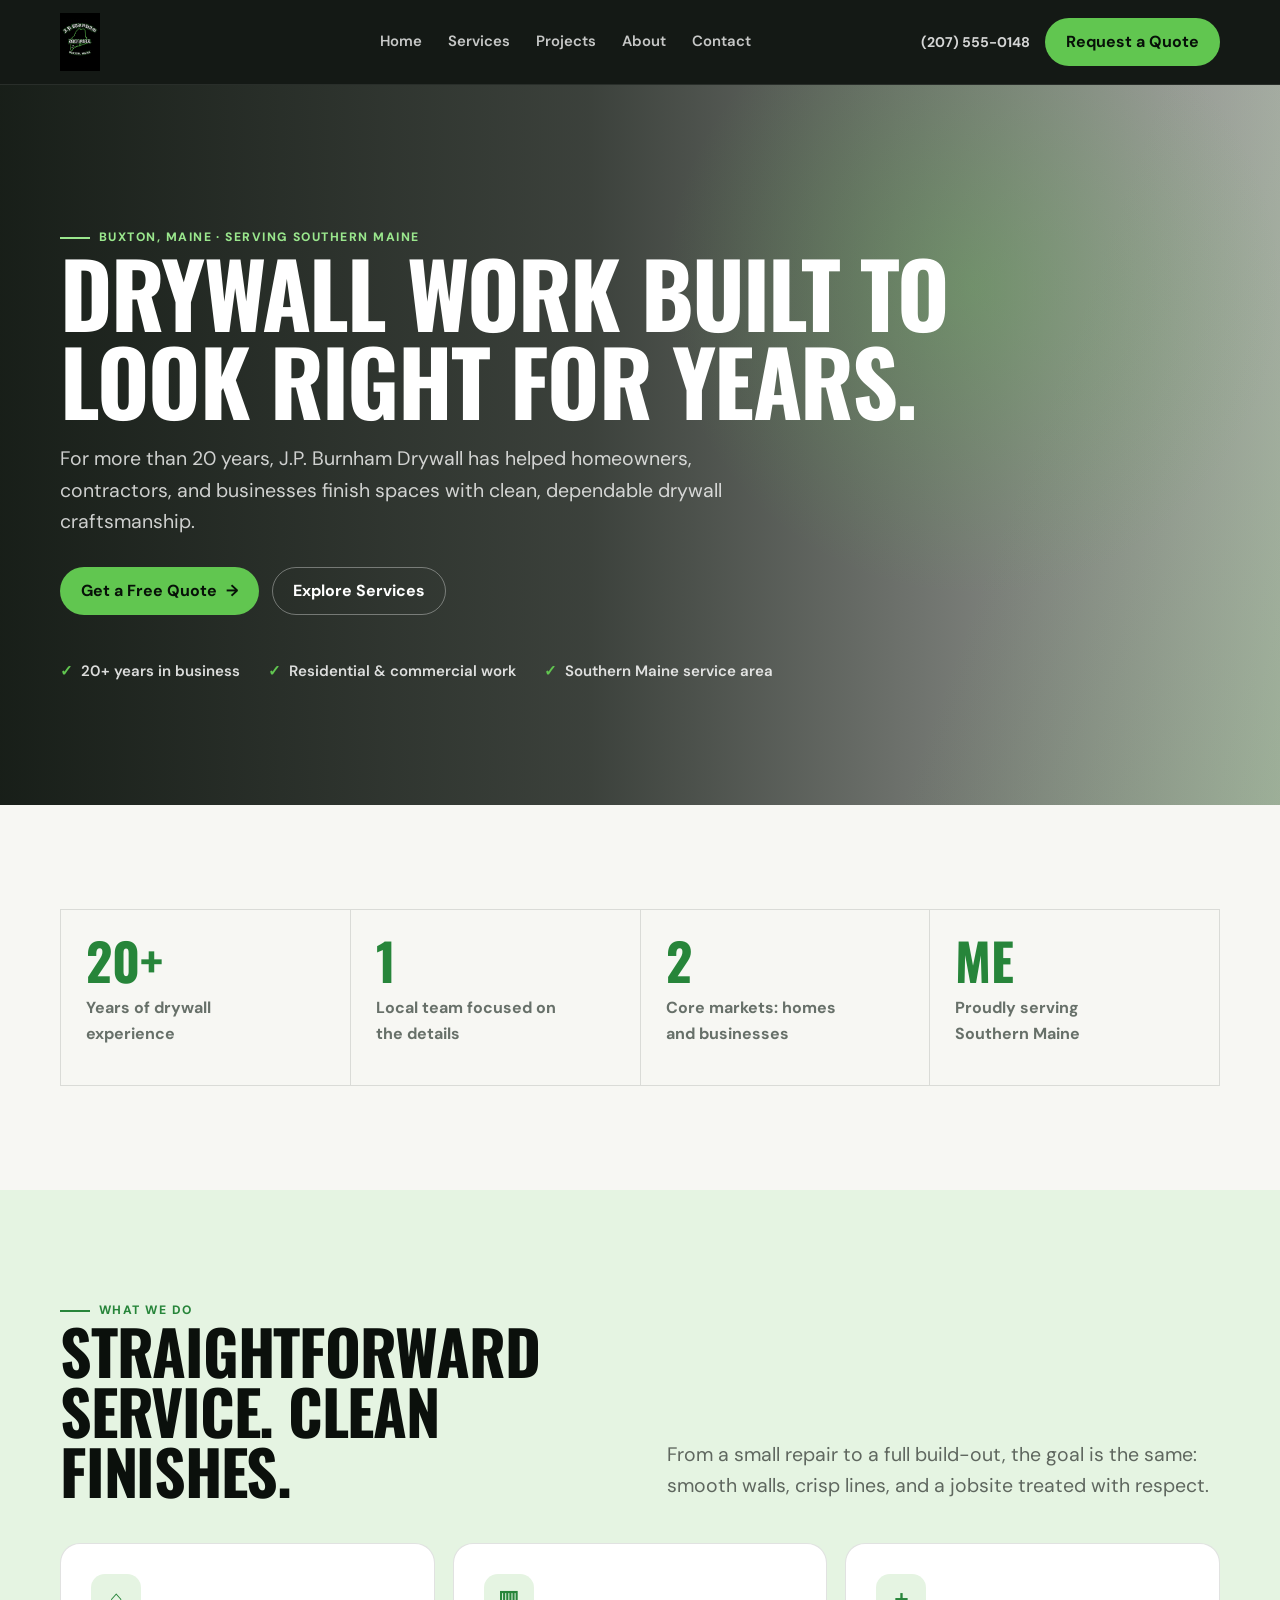
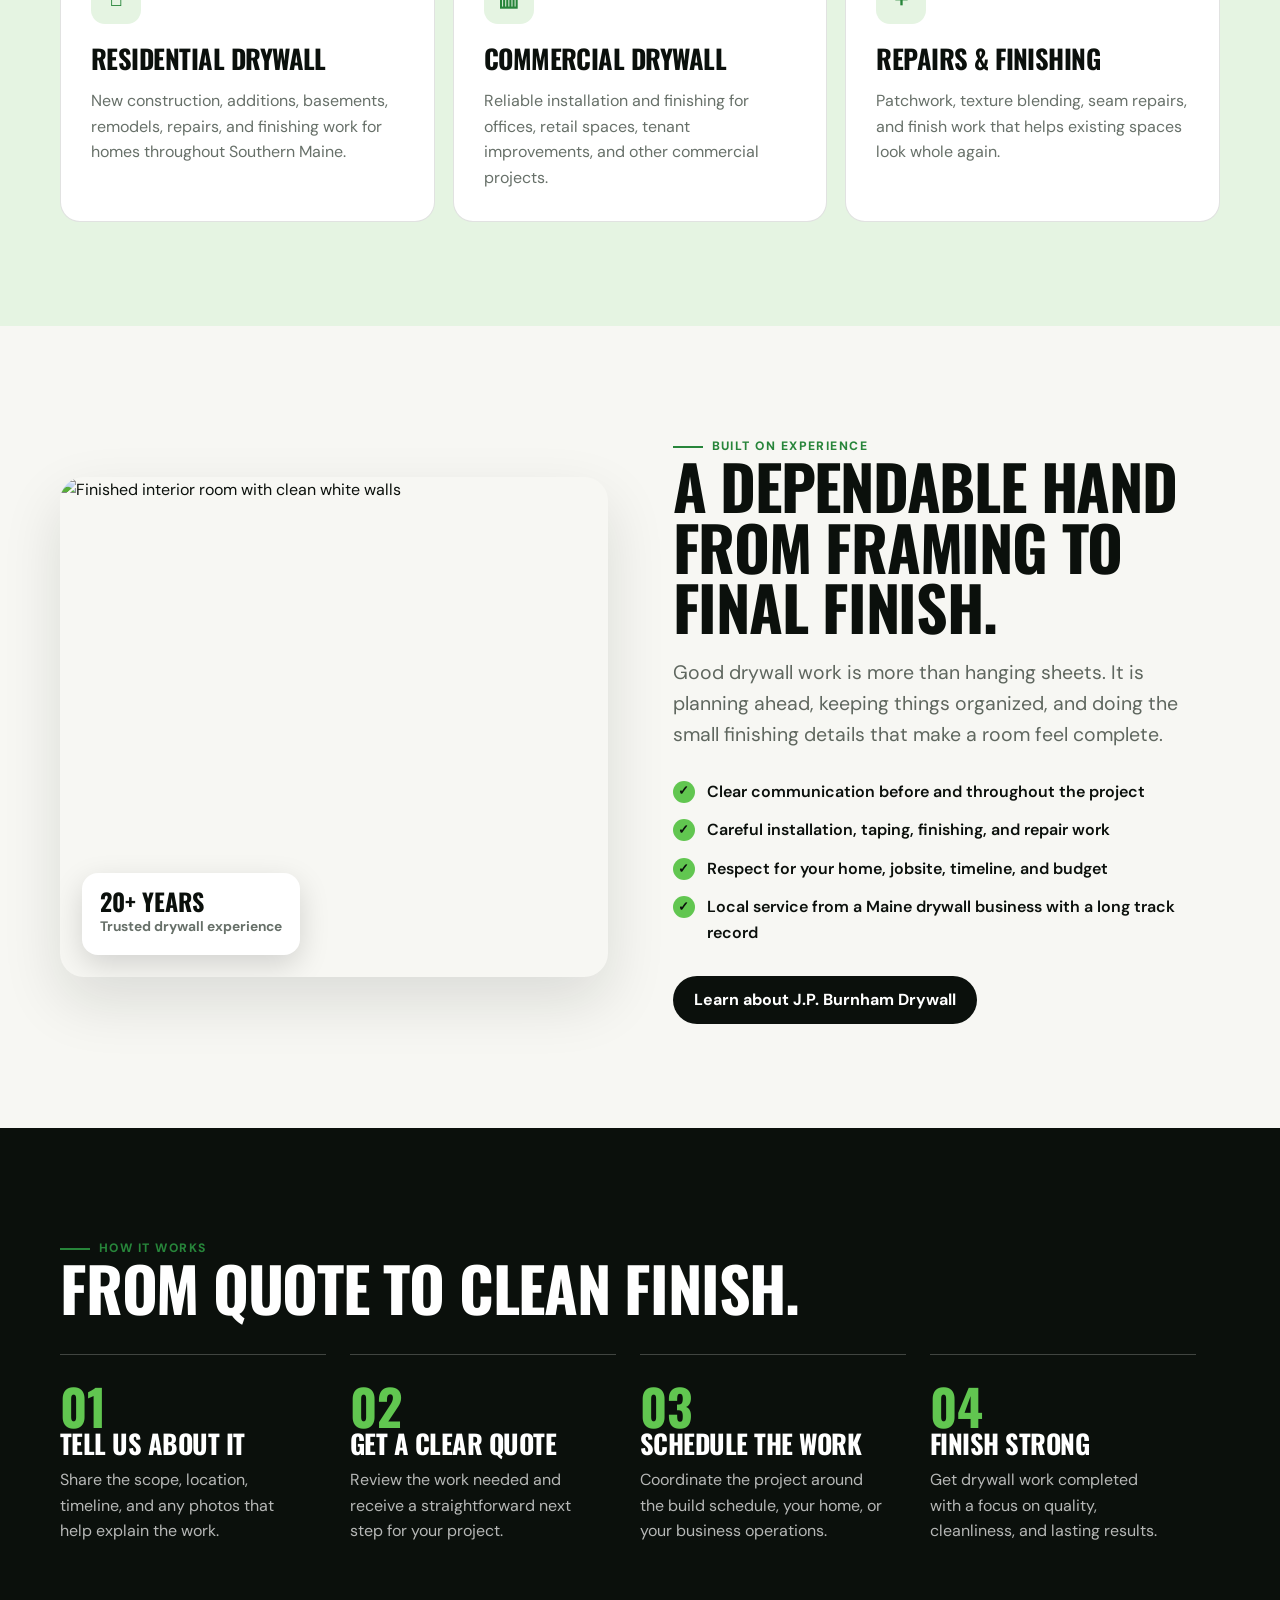
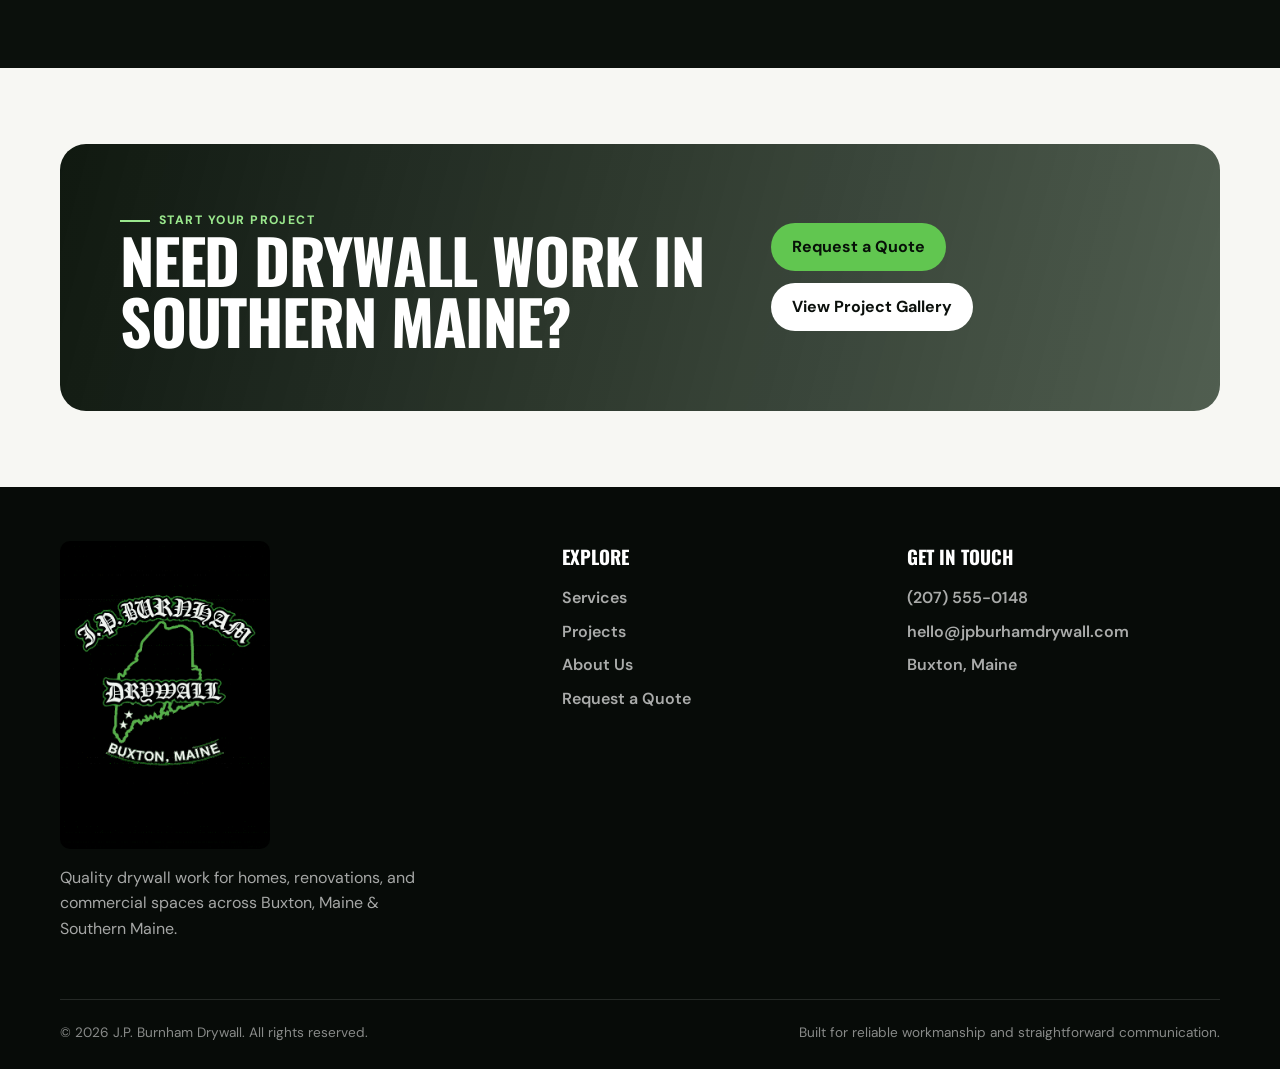
==== index.html @ f5d618e9 "Add files via upload" ====
<!doctype html>
<html lang="en">
<head>
  <meta charset="utf-8">
  <meta name="viewport" content="width=device-width, initial-scale=1">
  <meta name="description" content="J.P. Burnham Drywall provides professional residential and commercial drywall services in Buxton and Southern Maine. In business for over 20 years.">
  <title>J.P. Burnham Drywall | Southern Maine Drywall Specialists</title>
  <link rel="stylesheet" href="assets/css/style.css">
</head>
<body>

<header class="site-header">
  <div class="container header-inner">
    <a class="brand" href="index.html" aria-label="J.P. Burnham Drywall home">
      <img src="assets/images/jp-burnham-drywall-logo.png" alt="J.P. Burnham Drywall logo">
    </a>
    <button class="menu-toggle" aria-label="Open navigation" aria-expanded="false">☰</button>
    <nav class="site-nav" aria-label="Main navigation">
      <a href="index.html">Home</a>
      <a href="services.html">Services</a>
      <a href="projects.html">Projects</a>
      <a href="about.html">About</a>
      <a href="contact.html">Contact</a>
    </nav>
    <div class="header-cta">
      <a class="phone-chip" data-phone href="#"></a>
      <a class="button button-primary" href="contact.html">Request a Quote</a>
    </div>
  </div>
</header>

<main>
  <section class="hero">
    <div class="container hero-content">
      <span class="eyebrow">Buxton, Maine · Serving Southern Maine</span>
      <h1 class="display">Drywall work built to look right for years.</h1>
      <p class="lead">For more than 20 years, J.P. Burnham Drywall has helped homeowners, contractors, and businesses finish spaces with clean, dependable drywall craftsmanship.</p>
      <div class="hero-actions">
        <a class="button button-primary" href="contact.html">Get a Free Quote <span aria-hidden="true">→</span></a>
        <a class="button button-outline" href="services.html">Explore Services</a>
      </div>
      <div class="trust-row" aria-label="Business highlights">
        <span>20+ years in business</span>
        <span>Residential & commercial work</span>
        <span>Southern Maine service area</span>
      </div>
    </div>
  </section>

  <section class="section">
    <div class="container">
      <div class="stats-grid">
        <div class="stat"><div class="stat-number">20+</div><div class="stat-label">Years of drywall experience</div></div>
        <div class="stat"><div class="stat-number">1</div><div class="stat-label">Local team focused on the details</div></div>
        <div class="stat"><div class="stat-number">2</div><div class="stat-label">Core markets: homes and businesses</div></div>
        <div class="stat"><div class="stat-number">ME</div><div class="stat-label">Proudly serving Southern Maine</div></div>
      </div>
    </div>
  </section>

  <section class="section section-soft">
    <div class="container">
      <div class="section-header">
        <div>
          <span class="eyebrow">What we do</span>
          <h2 class="display">Straightforward service. Clean finishes.</h2>
        </div>
        <p class="lead">From a small repair to a full build-out, the goal is the same: smooth walls, crisp lines, and a jobsite treated with respect.</p>
      </div>
      <div class="services-grid">
        <a class="card" href="services.html#residential">
          <div class="card-icon">⌂</div>
          <h3 class="display">Residential drywall</h3>
          <p>New construction, additions, basements, remodels, repairs, and finishing work for homes throughout Southern Maine.</p>
        </a>
        <a class="card" href="services.html#commercial">
          <div class="card-icon">▥</div>
          <h3 class="display">Commercial drywall</h3>
          <p>Reliable installation and finishing for offices, retail spaces, tenant improvements, and other commercial projects.</p>
        </a>
        <a class="card" href="services.html#repairs">
          <div class="card-icon">＋</div>
          <h3 class="display">Repairs & finishing</h3>
          <p>Patchwork, texture blending, seam repairs, and finish work that helps existing spaces look whole again.</p>
        </a>
      </div>
    </div>
  </section>

  <section class="section">
    <div class="container split">
      <div class="split-media">
        <img src="https://images.unsplash.com/photo-1586023492125-27b2c045efd7?auto=format&fit=crop&w=1200&q=84" alt="Finished interior room with clean white walls">
        <div class="media-badge"><strong>20+ years</strong><span>Trusted drywall experience</span></div>
      </div>
      <div>
        <span class="eyebrow">Built on experience</span>
        <h2 class="display">A dependable hand from framing to final finish.</h2>
        <p class="lead">Good drywall work is more than hanging sheets. It is planning ahead, keeping things organized, and doing the small finishing details that make a room feel complete.</p>
        <ul class="check-list">
          <li>Clear communication before and throughout the project</li>
          <li>Careful installation, taping, finishing, and repair work</li>
          <li>Respect for your home, jobsite, timeline, and budget</li>
          <li>Local service from a Maine drywall business with a long track record</li>
        </ul>
        <a class="button button-dark" href="about.html" style="margin-top:30px">Learn about J.P. Burnham Drywall</a>
      </div>
    </div>
  </section>

  <section class="section section-dark">
    <div class="container">
      <span class="eyebrow">How it works</span>
      <h2 class="display">From quote to clean finish.</h2>
      <div class="process-grid" style="margin-top:36px">
        <div class="process"><div class="process-number">01</div><h3 class="display">Tell us about it</h3><p>Share the scope, location, timeline, and any photos that help explain the work.</p></div>
        <div class="process"><div class="process-number">02</div><h3 class="display">Get a clear quote</h3><p>Review the work needed and receive a straightforward next step for your project.</p></div>
        <div class="process"><div class="process-number">03</div><h3 class="display">Schedule the work</h3><p>Coordinate the project around the build schedule, your home, or your business operations.</p></div>
        <div class="process"><div class="process-number">04</div><h3 class="display">Finish strong</h3><p>Get drywall work completed with a focus on quality, cleanliness, and lasting results.</p></div>
      </div>
    </div>
  </section>

  <section class="section-compact">
    <div class="container cta">
      <div>
        <span class="eyebrow">Start your project</span>
        <h2 class="display">Need drywall work in Southern Maine?</h2>
      </div>
      <div class="cta-actions">
        <a class="button button-primary" href="contact.html">Request a Quote</a>
        <a class="button button-light" href="projects.html">View Project Gallery</a>
      </div>
    </div>
  </section>
</main>

<footer class="site-footer">
  <div class="container footer-grid">
    <div>
      <img class="footer-logo" src="assets/images/jp-burnham-drywall-logo.png" alt="J.P. Burnham Drywall">
      <p class="footer-blurb">Quality drywall work for homes, renovations, and commercial spaces across <span data-service-area></span>.</p>
    </div>
    <div>
      <h3 class="footer-title">Explore</h3>
      <div class="footer-links">
        <a href="services.html">Services</a>
        <a href="projects.html">Projects</a>
        <a href="about.html">About Us</a>
        <a href="contact.html">Request a Quote</a>
      </div>
    </div>
    <div>
      <h3 class="footer-title">Get in touch</h3>
      <div class="footer-links">
        <a data-phone href="#"></a>
        <a data-email href="#"></a>
        <a data-map href="#" target="_blank" rel="noopener">Buxton, Maine</a>
      </div>
    </div>
  </div>
  <div class="container footer-bottom">
    <span>© <span data-current-year></span> <span data-business-name></span>. All rights reserved.</span>
    <span>Built for reliable workmanship and straightforward communication.</span>
  </div>
</footer>
<script src="assets/js/site-config.js"></script>
<script src="assets/js/site.js"></script>

</body>
</html>
---- assets/css/style.css ----
@import url('https://fonts.googleapis.com/css2?family=DM+Sans:wght@400;500;600;700&family=Oswald:wght@500;600;700&display=swap');

:root {
  --ink: #0b100c;
  --ink-2: #152017;
  --paper: #f7f7f3;
  --muted: #677069;
  --line: rgba(12, 23, 13, .12);
  --green: #61c650;
  --green-dark: #27853a;
  --green-soft: #e5f4e2;
  --white: #fff;
  --radius: 20px;
  --shadow: 0 24px 60px rgba(13, 23, 14, .12);
}

* { box-sizing: border-box; }
html { scroll-behavior: smooth; }
body {
  margin: 0;
  background: var(--paper);
  color: var(--ink);
  font-family: "DM Sans", Arial, sans-serif;
  line-height: 1.6;
}
body.menu-open { overflow: hidden; }
a { color: inherit; text-decoration: none; }
img { max-width: 100%; display: block; }

.container { width: min(1160px, calc(100% - 40px)); margin-inline: auto; }
.narrow { width: min(760px, calc(100% - 40px)); margin-inline: auto; }

.site-header {
  background: rgba(11, 16, 12, .96);
  color: #fff;
  position: sticky;
  top: 0;
  z-index: 50;
  border-bottom: 1px solid rgba(255,255,255,.09);
  backdrop-filter: blur(16px);
}
.header-inner { height: 84px; display: flex; align-items: center; justify-content: space-between; gap: 24px; }
.brand { display: flex; align-items: center; min-width: 150px; }
.brand img { width: 133px; height: 58px; object-fit: contain; object-position: left center; }
.site-nav { display: flex; align-items: center; gap: 26px; }
.site-nav a { color: rgba(255,255,255,.76); font-weight: 600; font-size: .93rem; }
.site-nav a:hover, .site-nav a.active { color: #fff; }
.header-cta { display: flex; align-items: center; gap: 15px; }
.phone-chip { font-size: .88rem; color: rgba(255,255,255,.82); font-weight: 700; }
.menu-toggle { display: none; border: 0; background: transparent; color: #fff; padding: 8px; font-size: 1.6rem; }

.button {
  display: inline-flex; align-items: center; justify-content: center; gap: .55rem;
  min-height: 48px; padding: 0 20px; border-radius: 999px; font-weight: 700;
  transition: transform .18s ease, background .18s ease, border .18s ease;
  cursor: pointer; border: 1px solid transparent;
}
.button:hover { transform: translateY(-2px); }
.button-primary { background: var(--green); color: #071108; }
.button-primary:hover { background: #78db62; }
.button-dark { background: var(--ink); color: #fff; }
.button-dark:hover { background: #202d21; }
.button-outline { border-color: rgba(255,255,255,.35); color: #fff; background: transparent; }
.button-outline:hover { border-color: #fff; background: rgba(255,255,255,.08); }
.button-light { background: #fff; color: var(--ink); }
.button-light:hover { background: #eff8ed; }

.eyebrow {
  display: inline-flex; align-items: center; gap: 9px; color: var(--green-dark);
  text-transform: uppercase; letter-spacing: .12em; font-weight: 800; font-size: .76rem;
}
.eyebrow::before { content: ""; width: 30px; height: 2px; background: currentColor; }
.display {
  margin: 0; font-family: "Oswald", Impact, sans-serif; text-transform: uppercase;
  letter-spacing: -.02em; line-height: .98;
}
h1.display { font-size: clamp(3.3rem, 7vw, 6.2rem); max-width: 900px; }
h2.display { font-size: clamp(2.5rem, 4.8vw, 4.2rem); }
h3.display { font-size: 1.65rem; }
.lead { color: #5f675f; font-size: clamp(1.04rem, 1.6vw, 1.22rem); max-width: 680px; margin: 20px 0 0; }

.hero {
  position: relative; overflow: hidden; min-height: 720px; display: grid; align-items: center;
  color: #fff; background:
    linear-gradient(90deg, rgba(7,14,8,.93) 0%, rgba(7,14,8,.78) 46%, rgba(7,14,8,.33) 100%),
    url("https://images.unsplash.com/photo-1581092919535-7146ff1a590b?auto=format&fit=crop&w=1800&q=88") center/cover;
}
.hero::before {
  content:""; position:absolute; inset: 0; background:
    radial-gradient(circle at 76% 28%, rgba(97,198,80,.28), transparent 28%),
    linear-gradient(110deg, transparent 75%, rgba(97,198,80,.16));
  pointer-events: none;
}
.hero-content { position: relative; padding: 100px 0 86px; }
.hero .eyebrow { color: #9ae78d; }
.hero .lead { color: rgba(255,255,255,.78); }
.hero-actions { display: flex; flex-wrap: wrap; gap: 13px; margin-top: 30px; }
.trust-row { display: flex; flex-wrap: wrap; gap: 12px 28px; margin-top: 44px; color: rgba(255,255,255,.84); font-weight: 600; font-size: .94rem; }
.trust-row span { display: inline-flex; gap: 8px; align-items: center; }
.trust-row span::before { content: "✓"; color: var(--green); font-weight: 900; }

.section { padding: 104px 0; }
.section-compact { padding: 76px 0; }
.section-dark { background: var(--ink); color: #fff; }
.section-soft { background: var(--green-soft); }
.section-header { display: flex; justify-content: space-between; align-items: end; gap: 32px; margin-bottom: 42px; }
.section-header .lead { margin: 0; }

.stats-grid { display: grid; grid-template-columns: repeat(4, 1fr); border-top: 1px solid var(--line); border-left: 1px solid var(--line); }
.stat { min-height: 176px; padding: 25px; border-right: 1px solid var(--line); border-bottom: 1px solid var(--line); }
.stat-number { font: 700 clamp(2.5rem, 4vw, 4rem)/1 "Oswald", sans-serif; color: var(--green-dark); }
.stat-label { color: var(--muted); font-weight: 700; margin-top: 9px; max-width: 180px; }

.services-grid { display: grid; grid-template-columns: repeat(3, 1fr); gap: 18px; }
.card {
  padding: 30px; border-radius: var(--radius); background: #fff; border: 1px solid var(--line);
  transition: transform .2s ease, box-shadow .2s ease, border .2s ease;
}
.card:hover { transform: translateY(-5px); box-shadow: var(--shadow); border-color: rgba(39,133,58,.4); }
.card-icon { height: 50px; width: 50px; display: grid; place-items: center; border-radius: 14px; background: var(--green-soft); color: var(--green-dark); font-weight: 900; font-size: 1.4rem; margin-bottom: 22px; }
.card p { color: var(--muted); margin-bottom: 0; }

.split { display: grid; grid-template-columns: 1fr 1fr; gap: 65px; align-items: center; }
.split-media { min-height: 500px; border-radius: 24px; overflow: hidden; position: relative; box-shadow: var(--shadow); }
.split-media img { width: 100%; height: 100%; object-fit: cover; position: absolute; inset: 0; }
.split-media .media-badge {
  position: absolute; left: 22px; bottom: 22px; background: #fff; color: var(--ink);
  border-radius: 16px; padding: 16px 18px; box-shadow: 0 10px 30px rgba(0,0,0,.15);
}
.media-badge strong { display:block; font: 700 1.5rem/1 "Oswald", sans-serif; text-transform:uppercase; }
.media-badge span { color: var(--muted); font-size: .86rem; font-weight:700; }
.check-list { list-style: none; padding: 0; margin: 28px 0 0; display: grid; gap: 13px; }
.check-list li { display: flex; gap: 12px; align-items: flex-start; font-weight: 600; }
.check-list li::before { content: "✓"; width: 22px; height: 22px; flex: 0 0 22px; display:grid; place-items:center; margin-top: 2px; border-radius:50%; background: var(--green); color: var(--ink); font-size: .8rem; font-weight:900; }

.process-grid { display: grid; grid-template-columns: repeat(4, 1fr); gap: 0; }
.process { padding: 26px 24px 20px 0; margin-right: 24px; border-top: 1px solid rgba(255,255,255,.22); }
.process-number { color: var(--green); font: 700 3.1rem/1 "Oswald", sans-serif; }
.process p { color: rgba(255,255,255,.7); margin: 10px 0 0; }

.cta { padding: 60px; border-radius: 26px; background:
  linear-gradient(105deg, rgba(6,15,7,.96), rgba(16,35,17,.72)),
  url("https://images.unsplash.com/photo-1504307651254-35680f356dfd?auto=format&fit=crop&w=1500&q=82") center/cover;
  color: #fff; display: flex; align-items: center; justify-content: space-between; gap: 32px;
}
.cta h2 { max-width: 620px; }
.cta .eyebrow { color: #9ae78d; }
.cta-actions { display: flex; gap: 12px; flex-wrap: wrap; }

.page-hero {
  min-height: 420px; display: grid; align-items: end; padding: 80px 0 58px; color: #fff;
  background: linear-gradient(90deg, rgba(7,14,8,.92), rgba(7,14,8,.45)),
  url("https://images.unsplash.com/photo-1503387762-592deb58ef4e?auto=format&fit=crop&w=1800&q=84") center/cover;
}
.page-hero .lead { color: rgba(255,255,255,.76); }

.service-feature { display: grid; grid-template-columns: 1.05fr .95fr; min-height: 450px; border-radius: 24px; overflow: hidden; background: #fff; border: 1px solid var(--line); margin-top: 18px; }
.service-feature:nth-child(even) { grid-template-columns: .95fr 1.05fr; }
.service-feature-content { padding: 48px; display: flex; flex-direction:column; justify-content:center; }
.service-feature-content p { color: var(--muted); }
.service-feature-image { min-height: 300px; background-size: cover; background-position: center; }
.image-commercial { background-image: url("https://images.unsplash.com/photo-1562259949-a4b9b3c7c3d0?auto=format&fit=crop&w=1200&q=82"); }
.image-residential { background-image: url("https://images.unsplash.com/photo-1600566753051-f0b89df2dd90?auto=format&fit=crop&w=1200&q=82"); }
.image-remodel { background-image: url("https://images.unsplash.com/photo-1503387762-592deb58ef4e?auto=format&fit=crop&w=1200&q=82"); }
.image-repairs { background-image: url("https://images.unsplash.com/photo-1562259929-b4e1fd3aef09?auto=format&fit=crop&w=1200&q=82"); }

.gallery { display: grid; grid-template-columns: repeat(12, 1fr); gap: 14px; }
.gallery-item { position: relative; overflow: hidden; border-radius: 18px; min-height: 260px; background: #dce6db; }
.gallery-item img { width: 100%; height: 100%; object-fit: cover; position: absolute; inset:0; transition: transform .35s ease; }
.gallery-item:hover img { transform: scale(1.05); }
.gallery-item::after { content:""; position:absolute; inset: 0; background: linear-gradient(transparent 50%, rgba(0,0,0,.72)); }
.gallery-item .gallery-caption { position:absolute; z-index:2; left:18px; bottom:16px; color:#fff; }
.gallery-caption strong { display:block; font-family:"Oswald", sans-serif; text-transform:uppercase; font-size:1.35rem; }
.gallery-caption span { font-size:.84rem; color:rgba(255,255,255,.8); font-weight:700; }
.gallery-item:nth-child(1) { grid-column: span 7; min-height: 430px; }
.gallery-item:nth-child(2) { grid-column: span 5; min-height: 430px; }
.gallery-item:nth-child(3), .gallery-item:nth-child(4), .gallery-item:nth-child(5) { grid-column: span 4; }

.about-panel { background: var(--ink); color:#fff; border-radius: 26px; padding: 54px; }
.about-panel p { color: rgba(255,255,255,.76); }
.about-panel .check-list li::before { background: var(--green); }
.values-grid { display:grid; grid-template-columns: repeat(3,1fr); gap:18px; margin-top:18px; }
.value { padding: 28px; border:1px solid var(--line); background:#fff; border-radius:18px; }
.value p { color:var(--muted); margin-bottom:0; }

.contact-grid { display:grid; grid-template-columns: .78fr 1.22fr; gap: 32px; align-items:start; }
.contact-card { background: var(--ink); color:#fff; border-radius: 24px; padding:36px; }
.contact-card p { color:rgba(255,255,255,.72); }
.contact-method { padding:19px 0; border-top:1px solid rgba(255,255,255,.15); display:block; }
.contact-method:first-of-type { margin-top:24px; }
.contact-method span { display:block; text-transform:uppercase; color:#96a99a; font-size:.72rem; letter-spacing:.1em; font-weight:800; }
.contact-method strong { display:block; margin-top:4px; font-size:1.04rem; }
.quote-form { background:#fff; border:1px solid var(--line); border-radius:24px; padding:36px; }
.form-grid { display:grid; grid-template-columns:1fr 1fr; gap:16px; }
.form-row { display:grid; gap:7px; }
.form-row.full { grid-column:1/-1; }
label { font-size:.87rem; font-weight:800; }
input, select, textarea { width:100%; border:1px solid #cfd8ce; border-radius:12px; padding:13px 14px; font:inherit; color:var(--ink); background:#fff; }
textarea { min-height:145px; resize:vertical; }
input:focus, select:focus, textarea:focus { outline: 3px solid rgba(97,198,80,.27); border-color:var(--green-dark); }
.form-note { font-size:.84rem; color:var(--muted); margin:12px 0 0; }

.site-footer { background:#070b08; color:#fff; padding: 54px 0 25px; }
.footer-grid { display:grid; grid-template-columns: 1.5fr 1fr 1fr; gap:32px; padding-bottom:42px; }
.footer-logo { width: 210px; background:#000; border-radius:10px; }
.footer-title { font-family:"Oswald", sans-serif; text-transform:uppercase; font-size:1.18rem; margin:0 0 14px; }
.footer-links { display:grid; gap:8px; color:rgba(255,255,255,.66); font-weight:600; }
.footer-blurb { color:rgba(255,255,255,.64); max-width:360px; }
.footer-bottom { border-top:1px solid rgba(255,255,255,.12); padding-top:22px; display:flex; justify-content:space-between; gap:18px; color:rgba(255,255,255,.52); font-size:.85rem; }
.footer-bottom a:hover { color:#fff; }

.notice { padding: 16px 18px; border-radius: 14px; background: var(--green-soft); color:#234828; font-weight:600; margin-top:20px; display:none; }
.notice.show { display:block; }
.mobile-nav-overlay { display:none; }

@media (max-width: 900px) {
  .site-nav, .header-cta .phone-chip { display:none; }
  .menu-toggle { display:block; }
  .header-cta { margin-left:auto; }
  .site-nav.open {
    display:flex; position:absolute; top:84px; left:0; right:0; background:var(--ink);
    padding:22px 20px 28px; flex-direction:column; align-items:flex-start; gap:18px;
    border-bottom:1px solid rgba(255,255,255,.1);
  }
  .site-nav.open a { font-size:1rem; }
  .stats-grid, .process-grid { grid-template-columns: repeat(2, 1fr); }
  .services-grid, .values-grid { grid-template-columns: 1fr 1fr; }
  .split, .contact-grid { grid-template-columns:1fr; gap:32px; }
  .split-media { min-height:390px; }
  .section-header { display:block; }
  .section-header .lead { margin-top:16px; }
  .cta { padding:42px; display:block; }
  .cta-actions { margin-top:24px; }
  .footer-grid { grid-template-columns:1fr 1fr; }
  .footer-grid > :first-child { grid-column:1/-1; }
  .service-feature, .service-feature:nth-child(even) { grid-template-columns:1fr; }
  .service-feature-image { order:-1; min-height:280px; }
}
@media (max-width: 620px) {
  .container { width:min(100% - 28px, 1160px); }
  .header-inner { height:74px; }
  .brand img { width:126px; height:51px; }
  .site-nav.open { top:74px; }
  .hero { min-height:660px; background-position:62% center; }
  .hero-content { padding:82px 0 62px; }
  h1.display { font-size: clamp(3.05rem, 15vw, 4.5rem); }
  .section { padding:76px 0; }
  .section-compact { padding:58px 0; }
  .stats-grid, .services-grid, .values-grid, .process-grid, .form-grid { grid-template-columns:1fr; }
  .stat { min-height:134px; }
  .process { margin-right:0; padding:22px 0; }
  .split-media { min-height:315px; }
  .card { padding:25px; }
  .cta { padding:30px; }
  .page-hero { min-height:360px; padding:64px 0 48px; }
  .service-feature-content, .quote-form, .contact-card, .about-panel { padding:28px; }
  .gallery { grid-template-columns:1fr; }
  .gallery-item, .gallery-item:nth-child(n) { grid-column:auto; min-height:295px; }
  .footer-grid { grid-template-columns:1fr; }
  .footer-grid > :first-child { grid-column:auto; }
  .footer-bottom { display:block; }
  .footer-bottom span + span { display:block; margin-top:8px; }
}
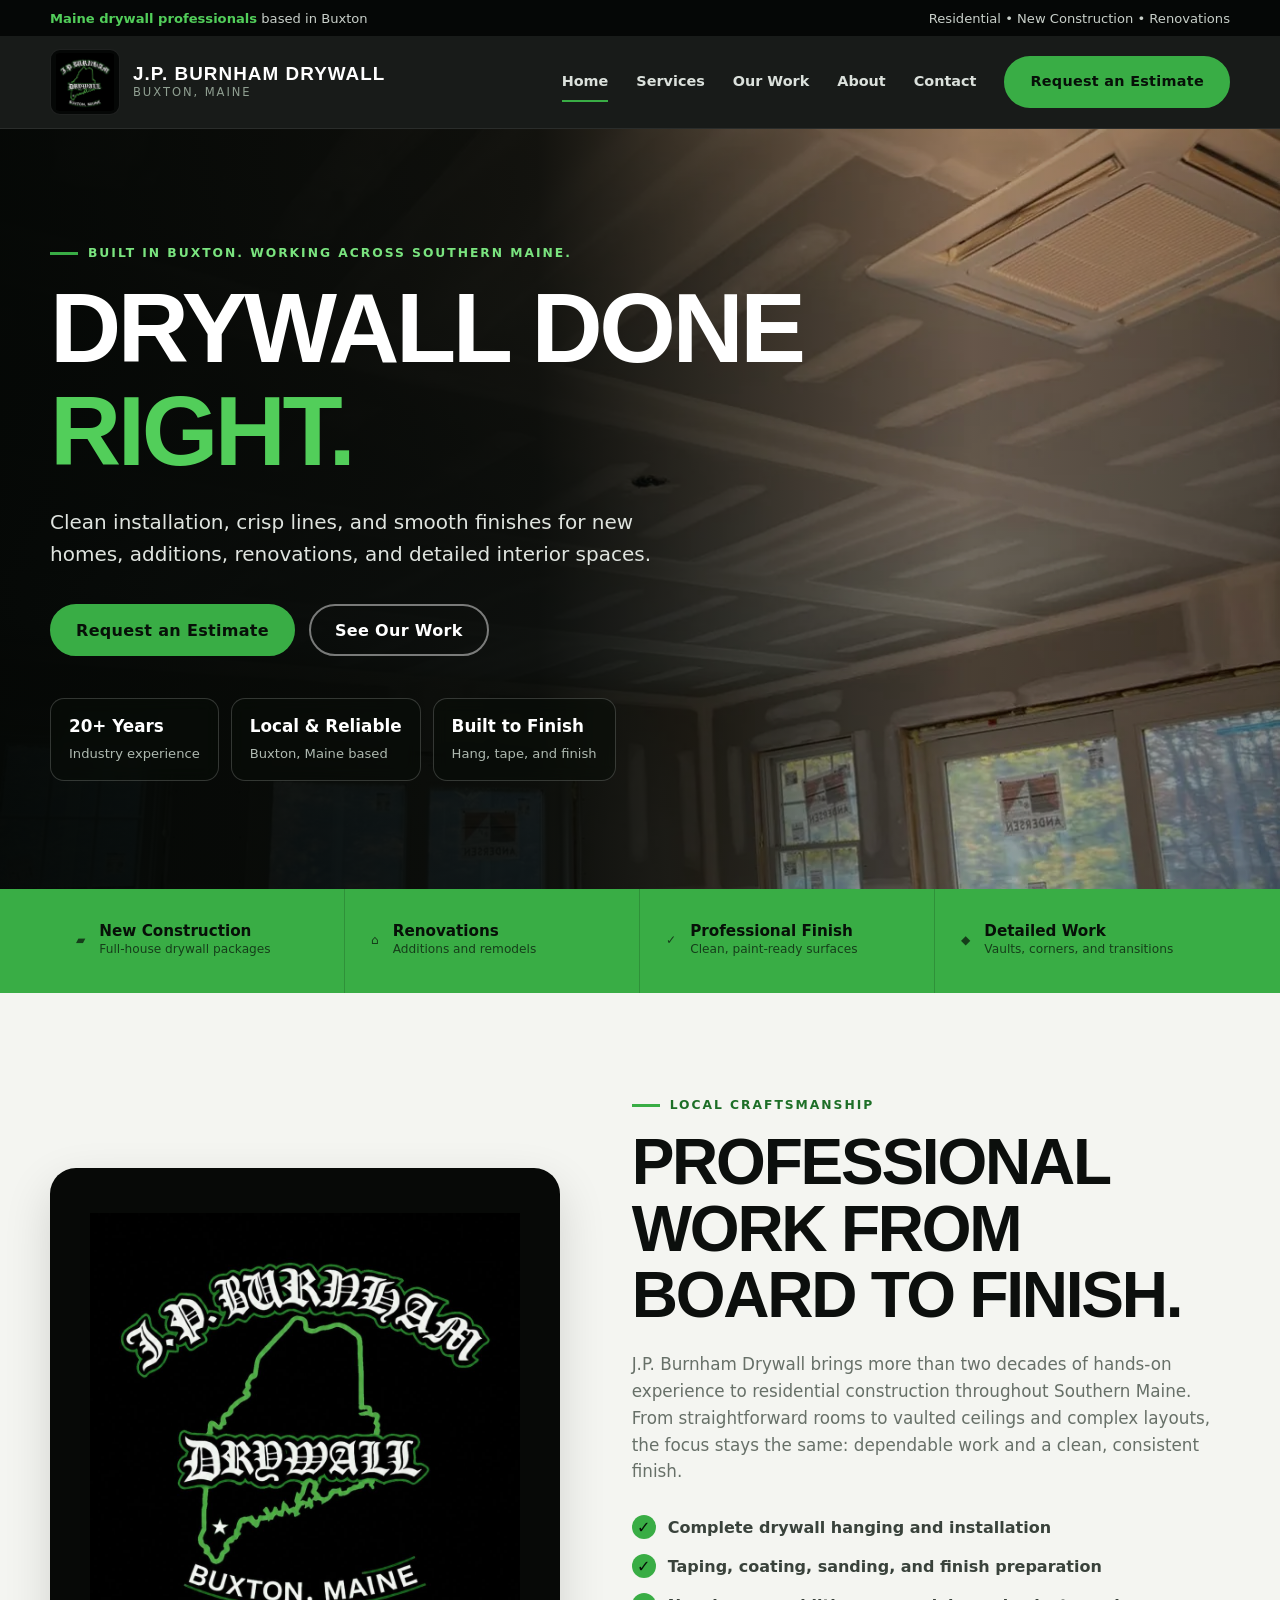
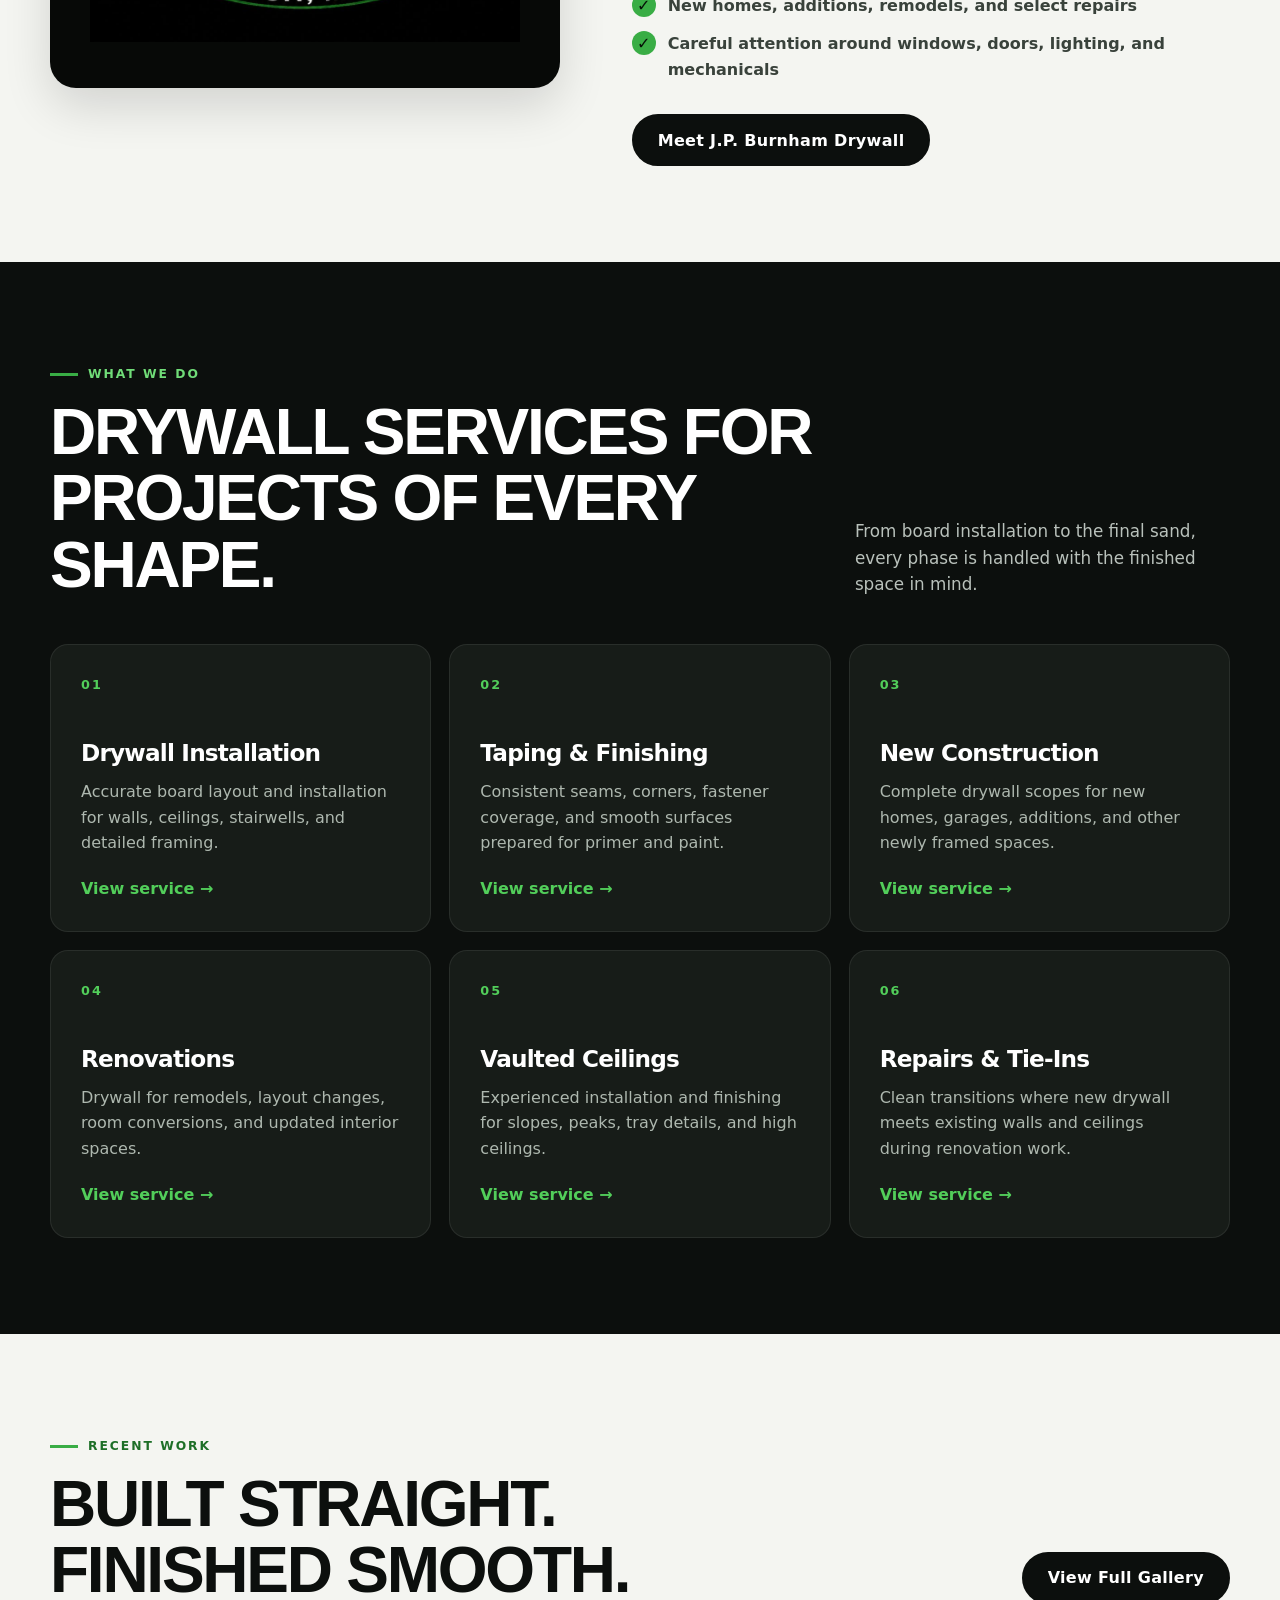
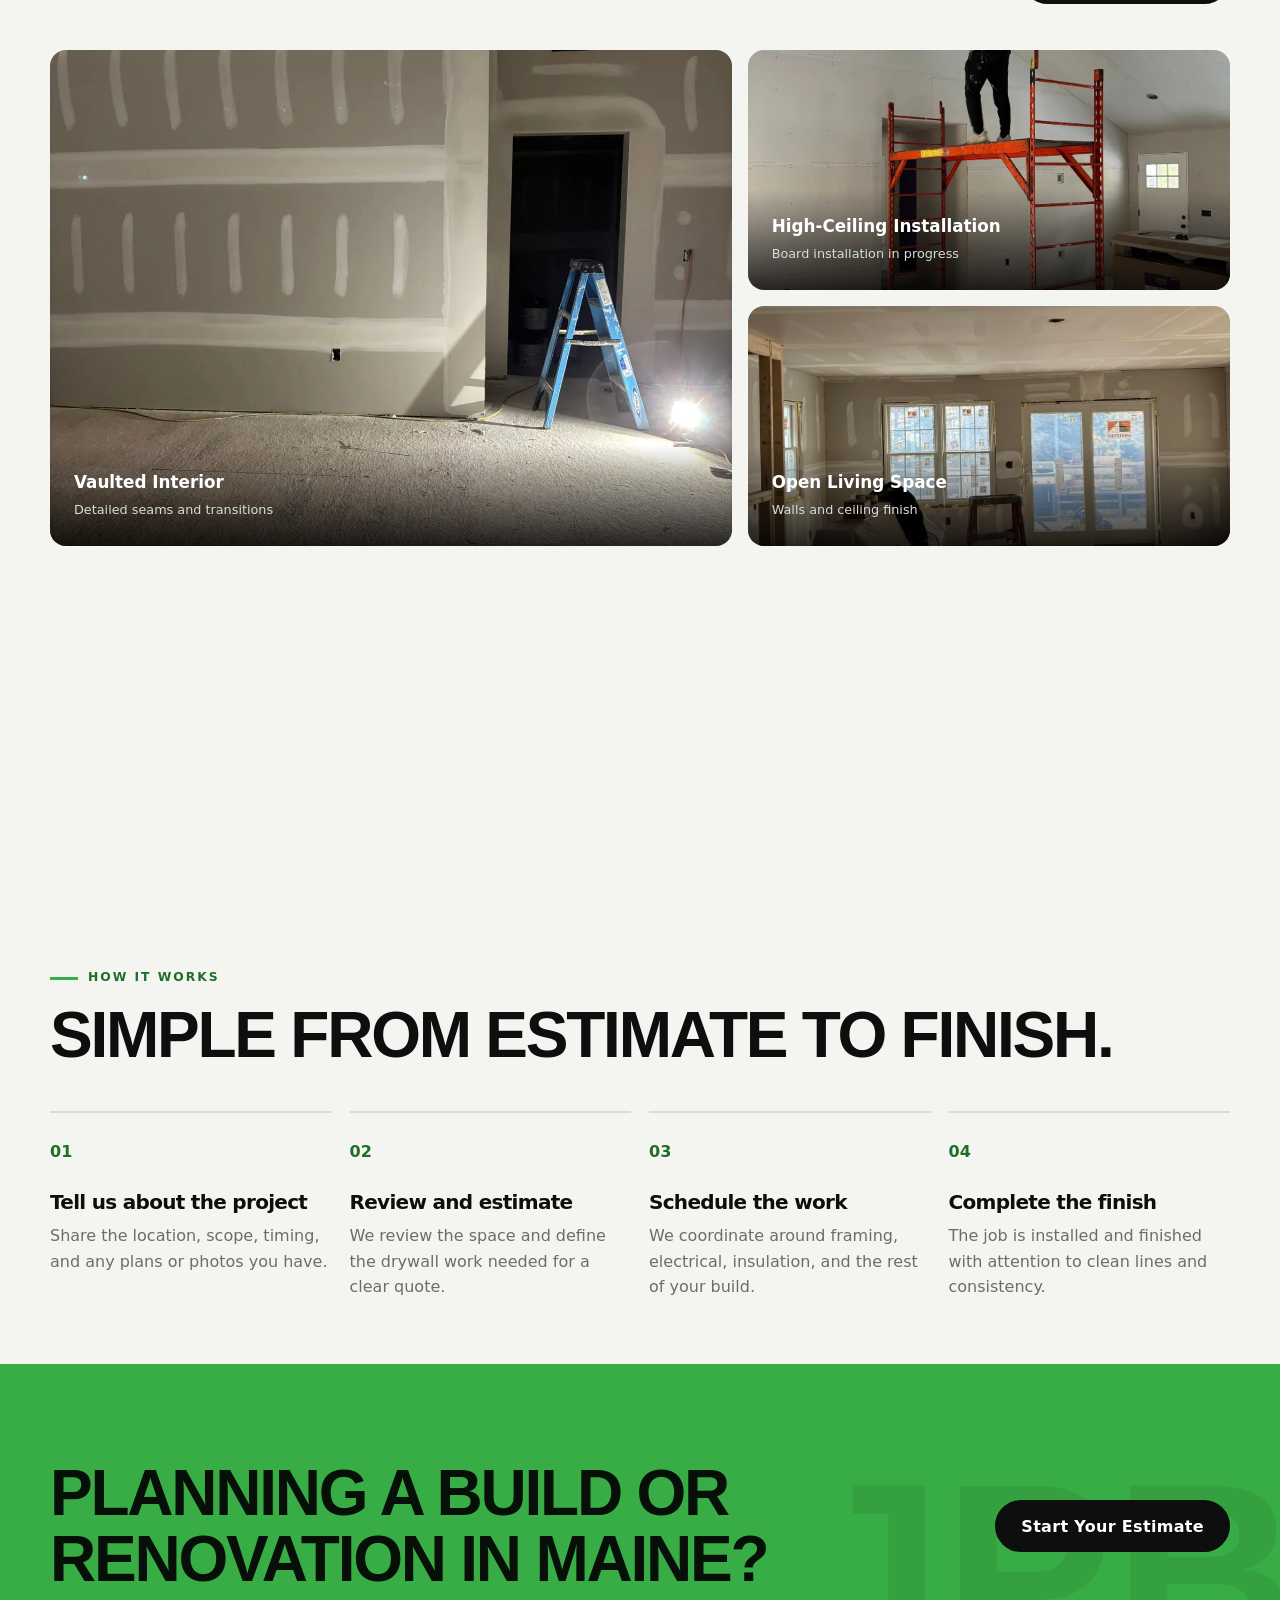
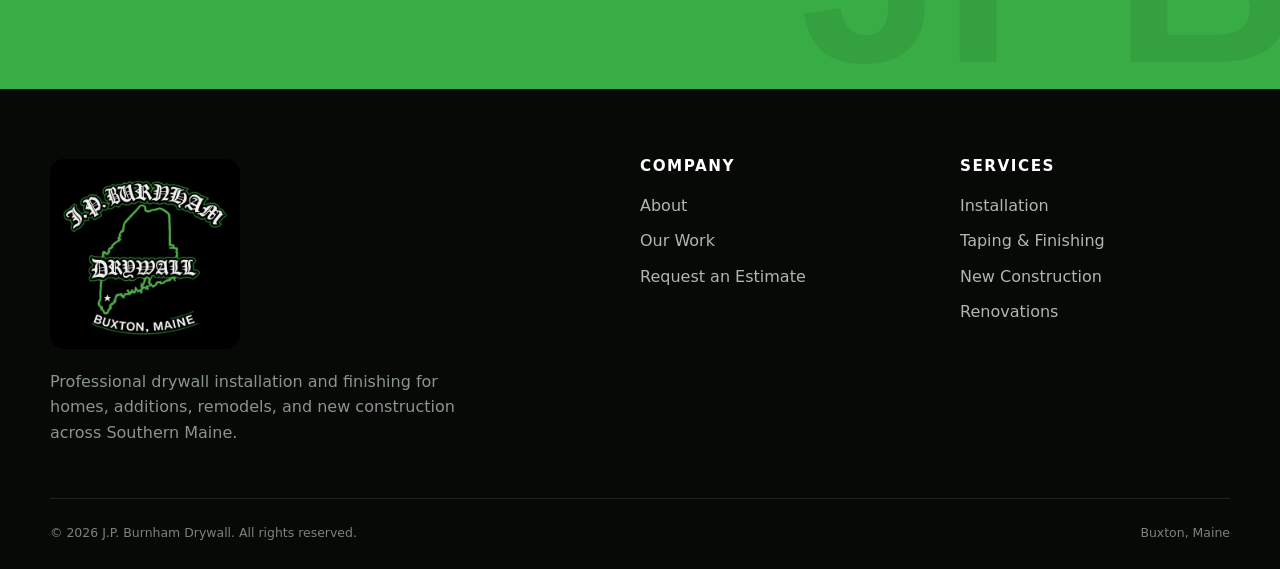
==== commit f5770022: "Add files via upload" ====
--- a/index.html
+++ b/index.html
@@ -3,169 +3,74 @@
 <head>
   <meta charset="utf-8">
   <meta name="viewport" content="width=device-width, initial-scale=1">
-  <meta name="description" content="J.P. Burnham Drywall provides professional residential and commercial drywall services in Buxton and Southern Maine. In business for over 20 years.">
-  <title>J.P. Burnham Drywall | Southern Maine Drywall Specialists</title>
-  <link rel="stylesheet" href="assets/css/style.css">
+  <title>J.P. Burnham Drywall | Buxton, Maine</title>
+  <meta name="description" content="Professional drywall installation and finishing for new construction, additions, and renovations in Southern Maine.">
+  <meta name="theme-color" content="#0c0f0d">
+  <link rel="icon" href="assets/icons/favicon.png">
+  <link rel="stylesheet" href="css/styles.css">
 </head>
 <body>
 
+<a class="skip-link" href="#main">Skip to content</a>
+<div class="topbar"><div class="container"><span><strong>Maine drywall professionals</strong> based in Buxton</span><span>Residential • New Construction • Renovations</span></div></div>
 <header class="site-header">
-  <div class="container header-inner">
+  <div class="container nav-wrap">
     <a class="brand" href="index.html" aria-label="J.P. Burnham Drywall home">
-      <img src="assets/images/jp-burnham-drywall-logo.png" alt="J.P. Burnham Drywall logo">
+      <img src="assets/jpburnham-logo.jpg" alt="J.P. Burnham Drywall logo">
+      <span class="brand-text"><strong>J.P. Burnham Drywall</strong><span>Buxton, Maine</span></span>
     </a>
-    <button class="menu-toggle" aria-label="Open navigation" aria-expanded="false">☰</button>
-    <nav class="site-nav" aria-label="Main navigation">
-      <a href="index.html">Home</a>
-      <a href="services.html">Services</a>
-      <a href="projects.html">Projects</a>
-      <a href="about.html">About</a>
-      <a href="contact.html">Contact</a>
-    </nav>
-    <div class="header-cta">
-      <a class="phone-chip" data-phone href="#"></a>
-      <a class="button button-primary" href="contact.html">Request a Quote</a>
+    <button class="nav-toggle" aria-label="Open menu" aria-expanded="false"><span></span></button>
+    <nav class="site-nav" aria-label="Primary navigation"><a href="index.html" aria-current="page">Home</a><a href="services.html">Services</a><a href="projects.html">Our Work</a><a href="about.html">About</a><a href="contact.html">Contact</a><a class="button" href="contact.html">Request an Estimate</a></nav>
+  </div>
+</header>
+<main id="main">
+<section class="hero">
+  <div class="hero-media"><img src="assets/images/work-10.webp" alt="Large drywall project with finished seams and recessed ceiling details"></div>
+  <div class="container">
+    <div class="hero-copy reveal">
+      <span class="eyebrow" style="color:#7ae47f">Built in Buxton. Working across Southern Maine.</span>
+      <h1>Drywall done <span>right.</span></h1>
+      <p class="lead">Clean installation, crisp lines, and smooth finishes for new homes, additions, renovations, and detailed interior spaces.</p>
+      <div class="button-row"><a class="button" href="contact.html">Request an Estimate</a><a class="button button-outline" href="projects.html">See Our Work</a></div>
+      <div class="hero-badges"><div class="hero-badge"><strong>20+ Years</strong><span>Industry experience</span></div><div class="hero-badge"><strong>Local & Reliable</strong><span>Buxton, Maine based</span></div><div class="hero-badge"><strong>Built to Finish</strong><span>Hang, tape, and finish</span></div></div>
     </div>
   </div>
-</header>
-
-<main>
-  <section class="hero">
-    <div class="container hero-content">
-      <span class="eyebrow">Buxton, Maine · Serving Southern Maine</span>
-      <h1 class="display">Drywall work built to look right for years.</h1>
-      <p class="lead">For more than 20 years, J.P. Burnham Drywall has helped homeowners, contractors, and businesses finish spaces with clean, dependable drywall craftsmanship.</p>
-      <div class="hero-actions">
-        <a class="button button-primary" href="contact.html">Get a Free Quote <span aria-hidden="true">→</span></a>
-        <a class="button button-outline" href="services.html">Explore Services</a>
-      </div>
-      <div class="trust-row" aria-label="Business highlights">
-        <span>20+ years in business</span>
-        <span>Residential & commercial work</span>
-        <span>Southern Maine service area</span>
-      </div>
-    </div>
-  </section>
-
-  <section class="section">
-    <div class="container">
-      <div class="stats-grid">
-        <div class="stat"><div class="stat-number">20+</div><div class="stat-label">Years of drywall experience</div></div>
-        <div class="stat"><div class="stat-number">1</div><div class="stat-label">Local team focused on the details</div></div>
-        <div class="stat"><div class="stat-number">2</div><div class="stat-label">Core markets: homes and businesses</div></div>
-        <div class="stat"><div class="stat-number">ME</div><div class="stat-label">Proudly serving Southern Maine</div></div>
-      </div>
-    </div>
-  </section>
-
-  <section class="section section-soft">
-    <div class="container">
-      <div class="section-header">
-        <div>
-          <span class="eyebrow">What we do</span>
-          <h2 class="display">Straightforward service. Clean finishes.</h2>
-        </div>
-        <p class="lead">From a small repair to a full build-out, the goal is the same: smooth walls, crisp lines, and a jobsite treated with respect.</p>
-      </div>
-      <div class="services-grid">
-        <a class="card" href="services.html#residential">
-          <div class="card-icon">⌂</div>
-          <h3 class="display">Residential drywall</h3>
-          <p>New construction, additions, basements, remodels, repairs, and finishing work for homes throughout Southern Maine.</p>
-        </a>
-        <a class="card" href="services.html#commercial">
-          <div class="card-icon">▥</div>
-          <h3 class="display">Commercial drywall</h3>
-          <p>Reliable installation and finishing for offices, retail spaces, tenant improvements, and other commercial projects.</p>
-        </a>
-        <a class="card" href="services.html#repairs">
-          <div class="card-icon">＋</div>
-          <h3 class="display">Repairs & finishing</h3>
-          <p>Patchwork, texture blending, seam repairs, and finish work that helps existing spaces look whole again.</p>
-        </a>
-      </div>
-    </div>
-  </section>
-
-  <section class="section">
-    <div class="container split">
-      <div class="split-media">
-        <img src="https://images.unsplash.com/photo-1586023492125-27b2c045efd7?auto=format&fit=crop&w=1200&q=84" alt="Finished interior room with clean white walls">
-        <div class="media-badge"><strong>20+ years</strong><span>Trusted drywall experience</span></div>
-      </div>
-      <div>
-        <span class="eyebrow">Built on experience</span>
-        <h2 class="display">A dependable hand from framing to final finish.</h2>
-        <p class="lead">Good drywall work is more than hanging sheets. It is planning ahead, keeping things organized, and doing the small finishing details that make a room feel complete.</p>
-        <ul class="check-list">
-          <li>Clear communication before and throughout the project</li>
-          <li>Careful installation, taping, finishing, and repair work</li>
-          <li>Respect for your home, jobsite, timeline, and budget</li>
-          <li>Local service from a Maine drywall business with a long track record</li>
-        </ul>
-        <a class="button button-dark" href="about.html" style="margin-top:30px">Learn about J.P. Burnham Drywall</a>
-      </div>
-    </div>
-  </section>
-
-  <section class="section section-dark">
-    <div class="container">
-      <span class="eyebrow">How it works</span>
-      <h2 class="display">From quote to clean finish.</h2>
-      <div class="process-grid" style="margin-top:36px">
-        <div class="process"><div class="process-number">01</div><h3 class="display">Tell us about it</h3><p>Share the scope, location, timeline, and any photos that help explain the work.</p></div>
-        <div class="process"><div class="process-number">02</div><h3 class="display">Get a clear quote</h3><p>Review the work needed and receive a straightforward next step for your project.</p></div>
-        <div class="process"><div class="process-number">03</div><h3 class="display">Schedule the work</h3><p>Coordinate the project around the build schedule, your home, or your business operations.</p></div>
-        <div class="process"><div class="process-number">04</div><h3 class="display">Finish strong</h3><p>Get drywall work completed with a focus on quality, cleanliness, and lasting results.</p></div>
-      </div>
-    </div>
-  </section>
-
-  <section class="section-compact">
-    <div class="container cta">
-      <div>
-        <span class="eyebrow">Start your project</span>
-        <h2 class="display">Need drywall work in Southern Maine?</h2>
-      </div>
-      <div class="cta-actions">
-        <a class="button button-primary" href="contact.html">Request a Quote</a>
-        <a class="button button-light" href="projects.html">View Project Gallery</a>
-      </div>
-    </div>
-  </section>
+</section>
+<section class="trust-strip"><div class="container trust-grid"><div class="trust-item"><span class="trust-icon">▰</span><div><strong>New Construction</strong><span>Full-house drywall packages</span></div></div><div class="trust-item"><span class="trust-icon">⌂</span><div><strong>Renovations</strong><span>Additions and remodels</span></div></div><div class="trust-item"><span class="trust-icon">✓</span><div><strong>Professional Finish</strong><span>Clean, paint-ready surfaces</span></div></div><div class="trust-item"><span class="trust-icon">◆</span><div><strong>Detailed Work</strong><span>Vaults, corners, and transitions</span></div></div></div></section>
+<section class="section"><div class="container intro-grid"><div class="logo-panel reveal"><img src="assets/jpburnham-logo.jpg" alt="J.P. Burnham Drywall, Buxton Maine"></div><div class="intro-copy reveal"><span class="eyebrow">Local craftsmanship</span><h2>Professional work from board to finish.</h2><p class="copy">J.P. Burnham Drywall brings more than two decades of hands-on experience to residential construction throughout Southern Maine. From straightforward rooms to vaulted ceilings and complex layouts, the focus stays the same: dependable work and a clean, consistent finish.</p><ul class="check-list"><li>Complete drywall hanging and installation</li><li>Taping, coating, sanding, and finish preparation</li><li>New homes, additions, remodels, and select repairs</li><li>Careful attention around windows, doors, lighting, and mechanicals</li></ul><a class="button button-dark" href="about.html">Meet J.P. Burnham Drywall</a></div></div></section>
+<section class="section dark-section"><div class="container"><div class="section-head reveal"><div><span class="eyebrow" style="color:#70dc78">What we do</span><h2>Drywall services for projects of every shape.</h2></div><p class="copy">From board installation to the final sand, every phase is handled with the finished space in mind.</p></div><div class="services-grid">
+<div class="service-card reveal"><span class="service-number">01</span><h3>Drywall Installation</h3><p>Accurate board layout and installation for walls, ceilings, stairwells, and detailed framing.</p><a href="services.html#installation">View service →</a></div>
+<div class="service-card reveal"><span class="service-number">02</span><h3>Taping & Finishing</h3><p>Consistent seams, corners, fastener coverage, and smooth surfaces prepared for primer and paint.</p><a href="services.html#finishing">View service →</a></div>
+<div class="service-card reveal"><span class="service-number">03</span><h3>New Construction</h3><p>Complete drywall scopes for new homes, garages, additions, and other newly framed spaces.</p><a href="services.html#new-construction">View service →</a></div>
+<div class="service-card reveal"><span class="service-number">04</span><h3>Renovations</h3><p>Drywall for remodels, layout changes, room conversions, and updated interior spaces.</p><a href="services.html#renovations">View service →</a></div>
+<div class="service-card reveal"><span class="service-number">05</span><h3>Vaulted Ceilings</h3><p>Experienced installation and finishing for slopes, peaks, tray details, and high ceilings.</p><a href="services.html#details">View service →</a></div>
+<div class="service-card reveal"><span class="service-number">06</span><h3>Repairs & Tie-Ins</h3><p>Clean transitions where new drywall meets existing walls and ceilings during renovation work.</p><a href="services.html#repairs">View service →</a></div>
+</div></div></section>
+<section class="section"><div class="container"><div class="section-head reveal"><div><span class="eyebrow">Recent work</span><h2>Built straight. Finished smooth.</h2></div><a class="button button-dark" href="projects.html">View Full Gallery</a></div><div class="project-grid">
+<div class="project-card reveal"><img src="assets/images/work-24.webp" alt="Finished vaulted drywall wall and ceiling" loading="lazy"><div class="project-overlay"><strong>Vaulted Interior</strong><span>Detailed seams and transitions</span></div></div>
+<div class="project-card reveal"><img src="assets/images/work-28.webp" alt="Drywall installation using rolling scaffold" loading="lazy"><div class="project-overlay"><strong>High-Ceiling Installation</strong><span>Board installation in progress</span></div></div>
+<div class="project-card reveal"><img src="assets/images/work-13.webp" alt="Large finished drywall room" loading="lazy"><div class="project-overlay"><strong>Open Living Space</strong><span>Walls and ceiling finish</span></div></div>
+<div class="project-card reveal"><img src="assets/images/work-25.webp" alt="Drywall finisher working on interior corner" loading="lazy"><div class="project-overlay"><strong>Finish Work</strong><span>Coating and detail work</span></div></div>
+<div class="project-card reveal"><img src="assets/images/work-21.webp" alt="Vaulted drywall room with scaffold" loading="lazy"><div class="project-overlay"><strong>Vaulted Ceiling</strong><span>Complex ceiling geometry</span></div></div>
+<div class="project-card reveal"><img src="assets/images/work-31.webp" alt="Finished drywall hallway with clean corners" loading="lazy"><div class="project-overlay"><strong>Clean Transitions</strong><span>Ready for final preparation</span></div></div>
+</div></div></section>
+<section class="section-tight"><div class="container"><span class="eyebrow">How it works</span><h2>Simple from estimate to finish.</h2><div class="process-grid"><div class="process-step reveal"><span>01</span><h3>Tell us about the project</h3><p>Share the location, scope, timing, and any plans or photos you have.</p></div><div class="process-step reveal"><span>02</span><h3>Review and estimate</h3><p>We review the space and define the drywall work needed for a clear quote.</p></div><div class="process-step reveal"><span>03</span><h3>Schedule the work</h3><p>We coordinate around framing, electrical, insulation, and the rest of your build.</p></div><div class="process-step reveal"><span>04</span><h3>Complete the finish</h3><p>The job is installed and finished with attention to clean lines and consistency.</p></div></div></div></section>
+<section class="section cta"><div class="container cta-grid"><h2>Planning a build or renovation in Maine?</h2><a class="button button-dark" href="contact.html">Start Your Estimate</a></div></section>
 </main>
 
-<footer class="site-footer">
-  <div class="container footer-grid">
-    <div>
-      <img class="footer-logo" src="assets/images/jp-burnham-drywall-logo.png" alt="J.P. Burnham Drywall">
-      <p class="footer-blurb">Quality drywall work for homes, renovations, and commercial spaces across <span data-service-area></span>.</p>
+<footer class="footer">
+  <div class="container">
+    <div class="footer-grid">
+      <div class="footer-brand">
+        <img src="assets/jpburnham-logo.jpg" alt="J.P. Burnham Drywall">
+        <p>Professional drywall installation and finishing for homes, additions, remodels, and new construction across Southern Maine.</p>
+      </div>
+      <div><h3>Company</h3><div class="footer-links"><a href="about.html">About</a><a href="projects.html">Our Work</a><a href="contact.html">Request an Estimate</a></div></div>
+      <div><h3>Services</h3><div class="footer-links"><a href="services.html#installation">Installation</a><a href="services.html#finishing">Taping & Finishing</a><a href="services.html#new-construction">New Construction</a><a href="services.html#renovations">Renovations</a></div></div>
     </div>
-    <div>
-      <h3 class="footer-title">Explore</h3>
-      <div class="footer-links">
-        <a href="services.html">Services</a>
-        <a href="projects.html">Projects</a>
-        <a href="about.html">About Us</a>
-        <a href="contact.html">Request a Quote</a>
-      </div>
-    </div>
-    <div>
-      <h3 class="footer-title">Get in touch</h3>
-      <div class="footer-links">
-        <a data-phone href="#"></a>
-        <a data-email href="#"></a>
-        <a data-map href="#" target="_blank" rel="noopener">Buxton, Maine</a>
-      </div>
-    </div>
-  </div>
-  <div class="container footer-bottom">
-    <span>© <span data-current-year></span> <span data-business-name></span>. All rights reserved.</span>
-    <span>Built for reliable workmanship and straightforward communication.</span>
+    <div class="footer-bottom"><p>© <span data-year></span> J.P. Burnham Drywall. All rights reserved.</p><span>Buxton, Maine</span></div>
   </div>
 </footer>
-<script src="assets/js/site-config.js"></script>
-<script src="assets/js/site.js"></script>
-
+<script src="js/main.js"></script>
 </body>
-</html>
+</html>
--- a/css/styles.css
+++ b/css/styles.css
@@ -0,0 +1,250 @@
+
+:root {
+  --ink: #0c0f0d;
+  --ink-2: #151a16;
+  --paper: #f4f5f1;
+  --white: #ffffff;
+  --muted: #677068;
+  --line: #d8ddd7;
+  --green: #39ad45;
+  --green-bright: #52ce5a;
+  --green-deep: #1d6f27;
+  --max: 1180px;
+  --radius: 18px;
+  --shadow: 0 18px 48px rgba(0,0,0,.14);
+}
+* { box-sizing: border-box; }
+html { scroll-behavior: smooth; }
+body {
+  margin: 0;
+  background: var(--paper);
+  color: var(--ink);
+  font-family: Inter, ui-sans-serif, system-ui, -apple-system, BlinkMacSystemFont, "Segoe UI", sans-serif;
+  line-height: 1.6;
+  -webkit-font-smoothing: antialiased;
+}
+img { max-width: 100%; display: block; }
+a { color: inherit; text-decoration: none; }
+button, input, select, textarea { font: inherit; }
+.container { width: min(var(--max), calc(100% - 40px)); margin: 0 auto; }
+.section { padding: 96px 0; }
+.section-tight { padding: 64px 0; }
+.eyebrow {
+  display: inline-flex; align-items: center; gap: 10px;
+  margin-bottom: 14px; color: var(--green-deep); font-weight: 800;
+  font-size: .77rem; letter-spacing: .16em; text-transform: uppercase;
+}
+.eyebrow::before { content: ""; width: 28px; height: 3px; background: var(--green); }
+h1,h2,h3 { margin: 0; line-height: 1.04; letter-spacing: -.035em; }
+h1,h2 { font-family: "Arial Narrow", "Roboto Condensed", Arial, sans-serif; font-weight: 900; text-transform: uppercase; }
+h1 { font-size: clamp(3rem, 7.7vw, 7.4rem); }
+h2 { font-size: clamp(2.2rem, 5vw, 4.6rem); }
+h3 { font-size: 1.25rem; }
+p { margin: 0; }
+.lead { max-width: 700px; color: #dfe4df; font-size: clamp(1rem, 1.8vw, 1.25rem); }
+.copy { color: var(--muted); font-size: 1.05rem; }
+.button {
+  display: inline-flex; align-items: center; justify-content: center; gap: 10px;
+  min-height: 52px; padding: 0 24px; border-radius: 999px; border: 2px solid var(--green);
+  background: var(--green); color: #071008; font-weight: 900; letter-spacing: .02em;
+  transition: transform .2s ease, background .2s ease, color .2s ease;
+}
+.button:hover { transform: translateY(-2px); background: var(--green-bright); }
+.button-outline { background: transparent; color: white; border-color: rgba(255,255,255,.45); }
+.button-outline:hover { background: white; color: var(--ink); border-color: white; }
+.button-dark { background: var(--ink); border-color: var(--ink); color: white; }
+.button-dark:hover { background: var(--ink-2); }
+.button-row { display: flex; flex-wrap: wrap; gap: 14px; }
+.skip-link { position: fixed; left: 12px; top: -100px; z-index: 999; background: white; padding: 10px 14px; }
+.skip-link:focus { top: 12px; }
+.topbar { background: #050706; color: #c9d0ca; font-size: .82rem; }
+.topbar .container { min-height: 36px; display: flex; align-items: center; justify-content: space-between; gap: 20px; }
+.topbar strong { color: var(--green-bright); }
+.site-header { position: sticky; top: 0; z-index: 100; background: rgba(12,15,13,.95); backdrop-filter: blur(14px); border-bottom: 1px solid rgba(255,255,255,.08); }
+.nav-wrap { min-height: 92px; display: flex; align-items: center; justify-content: space-between; gap: 22px; }
+.brand { display: flex; align-items: center; gap: 13px; color: white; min-width: 0; }
+.brand img { width: 70px; height: 66px; object-fit: contain; object-position: center; border-radius: 10px; background: #050706; padding: 3px; border: 1px solid rgba(255,255,255,.1); }
+.brand-text { line-height: 1; }
+.brand-text strong { display: block; font-family: "Arial Narrow", Arial, sans-serif; font-size: 1.18rem; text-transform: uppercase; letter-spacing: .055em; }
+.brand-text span { color: #90a092; font-size: .72rem; letter-spacing: .17em; text-transform: uppercase; }
+.site-nav { display: flex; align-items: center; gap: 28px; color: #dbe1dc; font-size: .9rem; font-weight: 750; }
+.site-nav a:not(.button) { position: relative; }
+.site-nav a:not(.button)::after { content: ""; position: absolute; left: 0; bottom: -8px; width: 0; height: 2px; background: var(--green); transition: width .2s ease; }
+.site-nav a:hover::after, .site-nav a[aria-current="page"]::after { width: 100%; }
+.nav-toggle { display: none; width: 48px; height: 48px; border-radius: 50%; border: 1px solid rgba(255,255,255,.2); background: transparent; color: white; }
+.nav-toggle span, .nav-toggle::before, .nav-toggle::after { content: ""; display: block; width: 20px; height: 2px; background: currentColor; margin: 5px auto; transition: transform .2s ease; }
+.hero { position: relative; overflow: hidden; background: var(--ink); color: white; min-height: 760px; display: grid; align-items: center; }
+.hero::after { content: ""; position: absolute; inset: 0; pointer-events: none; background: linear-gradient(90deg, rgba(4,7,5,.98) 0%, rgba(4,7,5,.9) 42%, rgba(4,7,5,.22) 76%, rgba(4,7,5,.42) 100%); }
+.hero-media { position: absolute; inset: 0; }
+.hero-media img { width: 100%; height: 100%; object-fit: cover; object-position: center 45%; opacity: .9; }
+.hero .container { position: relative; z-index: 2; padding-top: 100px; padding-bottom: 100px; }
+.hero-copy { max-width: 790px; }
+.hero h1 span { color: var(--green-bright); }
+.hero .lead { margin: 24px 0 34px; max-width: 620px; }
+.hero-badges { display: flex; flex-wrap: wrap; gap: 12px; margin-top: 42px; }
+.hero-badge { border: 1px solid rgba(255,255,255,.18); background: rgba(8,14,9,.55); backdrop-filter: blur(8px); border-radius: 14px; padding: 14px 18px; }
+.hero-badge strong { display: block; color: white; font-size: 1.05rem; }
+.hero-badge span { color: #aeb9b0; font-size: .82rem; }
+.trust-strip { background: var(--green); color: #071008; }
+.trust-grid { min-height: 104px; display: grid; grid-template-columns: repeat(4,1fr); }
+.trust-item { display: flex; align-items: center; gap: 14px; padding: 22px 26px; border-right: 1px solid rgba(0,0,0,.16); }
+.trust-item:last-child { border-right: 0; }
+.trust-icon { font-size: 1.6rem; }
+.trust-item strong { display:block; font-size: .95rem; line-height:1.2; }
+.trust-item span { display:block; font-size:.76rem; opacity:.7; }
+.intro-grid { display: grid; grid-template-columns: .92fr 1.08fr; gap: 72px; align-items: center; }
+.logo-panel { min-height: 520px; background: #070907; border-radius: 26px; display: grid; place-items: center; padding: 40px; box-shadow: var(--shadow); position: relative; overflow: hidden; }
+.logo-panel::before { content: ""; position: absolute; width: 360px; height: 360px; border: 1px solid rgba(82,206,90,.25); border-radius: 50%; }
+.logo-panel img { width: min(100%, 520px); position: relative; z-index:1; }
+.intro-copy .copy { margin: 22px 0 30px; }
+.check-list { list-style: none; padding: 0; margin: 0 0 32px; display: grid; gap: 13px; }
+.check-list li { display: flex; gap: 12px; color: #39423b; font-weight: 700; }
+.check-list li::before { content: "✓"; width: 24px; height: 24px; flex: 0 0 24px; display:grid; place-items:center; border-radius:50%; background:var(--green); color:#061007; }
+.dark-section { background: var(--ink); color: white; }
+.dark-section .copy { color: #b9c1bb; }
+.section-head { display: flex; justify-content: space-between; gap: 40px; align-items: end; margin-bottom: 46px; }
+.section-head > div:first-child { max-width: 790px; }
+.section-head .copy { max-width: 440px; }
+.services-grid { display: grid; grid-template-columns: repeat(3, 1fr); gap: 18px; }
+.service-card { padding: 30px; border-radius: var(--radius); background: #171c18; border: 1px solid rgba(255,255,255,.08); min-height: 270px; display: flex; flex-direction: column; transition: transform .25s ease, border-color .25s ease; }
+.service-card:hover { transform: translateY(-5px); border-color: rgba(82,206,90,.55); }
+.service-number { color: var(--green-bright); font-weight: 900; font-size: .8rem; letter-spacing: .16em; }
+.service-card h3 { margin: 45px 0 14px; font-size: 1.45rem; }
+.service-card p { color: #aeb8af; }
+.service-card a { margin-top: auto; padding-top: 20px; color: var(--green-bright); font-weight: 850; }
+.project-grid { display: grid; grid-template-columns: repeat(12,1fr); grid-auto-rows: 240px; gap: 16px; }
+.project-card { position: relative; overflow: hidden; border-radius: 16px; background: #d9ddd9; cursor: pointer; }
+.project-card:nth-child(1) { grid-column: span 7; grid-row: span 2; }
+.project-card:nth-child(2) { grid-column: span 5; }
+.project-card:nth-child(3) { grid-column: span 5; }
+.project-card:nth-child(4) { grid-column: span 4; }
+.project-card:nth-child(5) { grid-column: span 4; }
+.project-card:nth-child(6) { grid-column: span 4; }
+.project-card img { width: 100%; height: 100%; object-fit: cover; transition: transform .4s ease; }
+.project-card:hover img { transform: scale(1.04); }
+.project-overlay { position: absolute; inset: auto 0 0 0; padding: 24px; color: white; background: linear-gradient(transparent, rgba(0,0,0,.8)); }
+.project-overlay strong { display:block; font-size:1.05rem; }
+.project-overlay span { font-size:.8rem; color:#d6ddd7; }
+.process-grid { display: grid; grid-template-columns: repeat(4,1fr); gap: 18px; margin-top: 42px; }
+.process-step { padding: 26px 0 0; border-top: 2px solid var(--line); }
+.process-step span { display:block; color:var(--green-deep); font-weight:900; margin-bottom:28px; }
+.process-step h3 { margin-bottom:10px; }
+.process-step p { color:var(--muted); }
+.cta { position: relative; overflow: hidden; background: var(--green); color: #071008; }
+.cta::after { content:"JPB"; position:absolute; right:-18px; bottom:-90px; font-family:"Arial Narrow", Arial, sans-serif; font-weight:900; font-size:16rem; opacity:.08; }
+.cta-grid { position:relative; z-index:1; display:grid; grid-template-columns:1fr auto; align-items:center; gap:40px; }
+.cta h2 { max-width: 850px; }
+.page-hero { background: var(--ink); color:white; padding: 110px 0 85px; position:relative; overflow:hidden; }
+.page-hero::after { content:""; position:absolute; inset:auto -120px -220px auto; width:520px; height:520px; border:70px solid rgba(57,173,69,.12); border-radius:50%; }
+.page-hero .container { position:relative; z-index:1; }
+.page-hero p { max-width:690px; color:#bec7bf; margin-top:22px; font-size:1.1rem; }
+.feature-grid { display:grid; grid-template-columns:repeat(2,1fr); gap:22px; }
+.feature-card { background:white; border:1px solid var(--line); border-radius:18px; padding:34px; box-shadow:0 8px 30px rgba(20,30,20,.05); }
+.feature-card .tag { color:var(--green-deep); font-weight:900; font-size:.75rem; letter-spacing:.13em; text-transform:uppercase; }
+.feature-card h3 { font-size:1.65rem; margin:14px 0; }
+.feature-card p { color:var(--muted); }
+.split { display:grid; grid-template-columns:1fr 1fr; gap:70px; align-items:center; }
+.photo-stack { position:relative; min-height:620px; }
+.photo-stack img { position:absolute; object-fit:cover; border-radius:18px; box-shadow:var(--shadow); }
+.photo-stack img:first-child { width:74%; height:82%; left:0; top:0; }
+.photo-stack img:last-child { width:52%; height:55%; right:0; bottom:0; border:8px solid var(--paper); }
+.stats { display:grid; grid-template-columns:repeat(3,1fr); gap:12px; margin-top:34px; }
+.stat { background:white; border:1px solid var(--line); border-radius:14px; padding:20px; }
+.stat strong { display:block; color:var(--green-deep); font-size:1.5rem; }
+.stat span { color:var(--muted); font-size:.8rem; }
+.gallery-controls { display:flex; flex-wrap:wrap; gap:10px; margin:0 0 30px; }
+.filter-btn { border:1px solid var(--line); background:white; border-radius:999px; padding:10px 18px; font-weight:800; cursor:pointer; }
+.filter-btn.active, .filter-btn:hover { background:var(--ink); border-color:var(--ink); color:white; }
+.gallery { columns: 4 250px; column-gap:14px; }
+.gallery-item { width:100%; margin:0 0 14px; border:0; padding:0; background:none; cursor:zoom-in; break-inside:avoid; border-radius:14px; overflow:hidden; position:relative; }
+.gallery-item img { width:100%; height:auto; transition:transform .3s ease, filter .3s ease; }
+.gallery-item:hover img { transform:scale(1.025); filter:brightness(.9); }
+.gallery-item[hidden] { display:none; }
+.lightbox { position:fixed; inset:0; z-index:999; display:none; align-items:center; justify-content:center; background:rgba(0,0,0,.92); padding:30px; }
+.lightbox.open { display:flex; }
+.lightbox img { max-width:min(1100px,92vw); max-height:88vh; object-fit:contain; }
+.lightbox-close { position:absolute; right:24px; top:18px; width:48px; height:48px; border-radius:50%; border:1px solid rgba(255,255,255,.35); background:rgba(0,0,0,.2); color:white; font-size:1.7rem; cursor:pointer; }
+.contact-grid { display:grid; grid-template-columns:.8fr 1.2fr; gap:56px; align-items:start; }
+.contact-card { background:var(--ink); color:white; border-radius:22px; padding:38px; position:sticky; top:130px; }
+.contact-card p { color:#b9c3bb; }
+.contact-details { display:grid; gap:18px; margin-top:30px; }
+.contact-detail { padding-top:18px; border-top:1px solid rgba(255,255,255,.12); }
+.contact-detail span { display:block; color:#829084; font-size:.75rem; letter-spacing:.1em; text-transform:uppercase; }
+.contact-detail strong { display:block; margin-top:5px; }
+.quote-form { background:white; border-radius:22px; border:1px solid var(--line); padding:38px; box-shadow:0 14px 44px rgba(20,30,20,.07); }
+.form-grid { display:grid; grid-template-columns:1fr 1fr; gap:18px; }
+.form-field { display:grid; gap:8px; }
+.form-field.full { grid-column:1 / -1; }
+.form-field label { font-weight:800; font-size:.88rem; }
+.form-field input, .form-field select, .form-field textarea { width:100%; border:1px solid #cbd2cc; border-radius:10px; background:#fafbf9; padding:13px 14px; outline:none; }
+.form-field input:focus, .form-field select:focus, .form-field textarea:focus { border-color:var(--green); box-shadow:0 0 0 3px rgba(57,173,69,.13); }
+.form-field textarea { min-height:150px; resize:vertical; }
+.form-note { color:var(--muted); font-size:.8rem; margin:14px 0 20px; }
+.form-status { display:none; margin-top:16px; padding:12px 14px; border-radius:10px; font-weight:700; }
+.form-status.success { display:block; background:#e8f8e9; color:#155d1c; }
+.form-status.error { display:block; background:#fff0ee; color:#8c2117; }
+.footer { background:#070907; color:#c6cec7; padding:70px 0 26px; }
+.footer-grid { display:grid; grid-template-columns:1.4fr .7fr .7fr; gap:50px; }
+.footer-brand img { width:190px; border-radius:14px; margin-bottom:20px; }
+.footer-brand p { max-width:420px; color:#89958b; }
+.footer h3 { color:white; font-size:.95rem; text-transform:uppercase; letter-spacing:.1em; margin-bottom:18px; }
+.footer-links { display:grid; gap:10px; color:#aeb8af; }
+.footer-links a:hover { color:var(--green-bright); }
+.footer-bottom { margin-top:52px; padding-top:24px; border-top:1px solid rgba(255,255,255,.1); display:flex; justify-content:space-between; gap:24px; font-size:.78rem; color:#79847b; }
+.reveal { opacity:0; transform:translateY(18px); transition:opacity .6s ease, transform .6s ease; }
+.reveal.visible { opacity:1; transform:none; }
+@media (prefers-reduced-motion: reduce) { * { scroll-behavior:auto!important; transition:none!important; } .reveal { opacity:1; transform:none; } }
+@media (max-width: 980px) {
+  .site-nav { position:fixed; inset:128px 20px auto; display:none; flex-direction:column; align-items:stretch; gap:0; padding:18px; border-radius:16px; background:#111512; box-shadow:var(--shadow); }
+  .site-nav.open { display:flex; }
+  .site-nav a { padding:14px; }
+  .site-nav .button { margin-top:10px; }
+  .nav-toggle { display:block; }
+  .hero { min-height:700px; }
+  .hero::after { background:linear-gradient(90deg, rgba(4,7,5,.96), rgba(4,7,5,.68)); }
+  .trust-grid { grid-template-columns:repeat(2,1fr); }
+  .trust-item:nth-child(2) { border-right:0; }
+  .trust-item:nth-child(-n+2) { border-bottom:1px solid rgba(0,0,0,.16); }
+  .intro-grid,.split,.contact-grid { grid-template-columns:1fr; }
+  .logo-panel { min-height:440px; }
+  .services-grid { grid-template-columns:repeat(2,1fr); }
+  .section-head { display:block; }
+  .section-head .copy { margin-top:18px; }
+  .process-grid { grid-template-columns:repeat(2,1fr); }
+  .cta-grid { grid-template-columns:1fr; }
+  .project-grid { grid-template-columns:repeat(2,1fr); grid-auto-rows:260px; }
+  .project-card,.project-card:nth-child(n) { grid-column:span 1; grid-row:span 1; }
+  .project-card:nth-child(1) { grid-column:span 2; }
+  .contact-card { position:static; }
+}
+@media (max-width: 680px) {
+  .container { width:min(100% - 28px, var(--max)); }
+  .topbar .container { justify-content:center; text-align:center; }
+  .topbar span:last-child { display:none; }
+  .nav-wrap { min-height:78px; }
+  .brand img { width:56px; height:52px; }
+  .brand-text strong { font-size:.96rem; }
+  .brand-text span { font-size:.61rem; }
+  .site-nav { inset:114px 14px auto; }
+  .section { padding:72px 0; }
+  .section-tight { padding:50px 0; }
+  .hero { min-height:690px; }
+  .hero .container { padding-top:70px; padding-bottom:70px; }
+  .hero h1 { font-size:clamp(3rem,16vw,5rem); }
+  .hero-badges { display:grid; grid-template-columns:1fr 1fr; }
+  .trust-grid { grid-template-columns:1fr; }
+  .trust-item { border-right:0; border-bottom:1px solid rgba(0,0,0,.16); }
+  .trust-item:last-child { border-bottom:0; }
+  .services-grid,.feature-grid,.process-grid,.stats { grid-template-columns:1fr; }
+  .project-grid { display:grid; grid-template-columns:1fr; grid-auto-rows:300px; }
+  .project-card,.project-card:nth-child(n) { grid-column:1; }
+  .photo-stack { min-height:500px; }
+  .photo-stack img:first-child { width:85%; height:76%; }
+  .photo-stack img:last-child { width:62%; height:48%; }
+  .form-grid { grid-template-columns:1fr; }
+  .form-field.full { grid-column:auto; }
+  .quote-form,.contact-card { padding:26px; }
+  .footer-grid { grid-template-columns:1fr; }
+  .footer-bottom { display:block; }
+  .footer-bottom span { display:block; margin-top:8px; }
+}
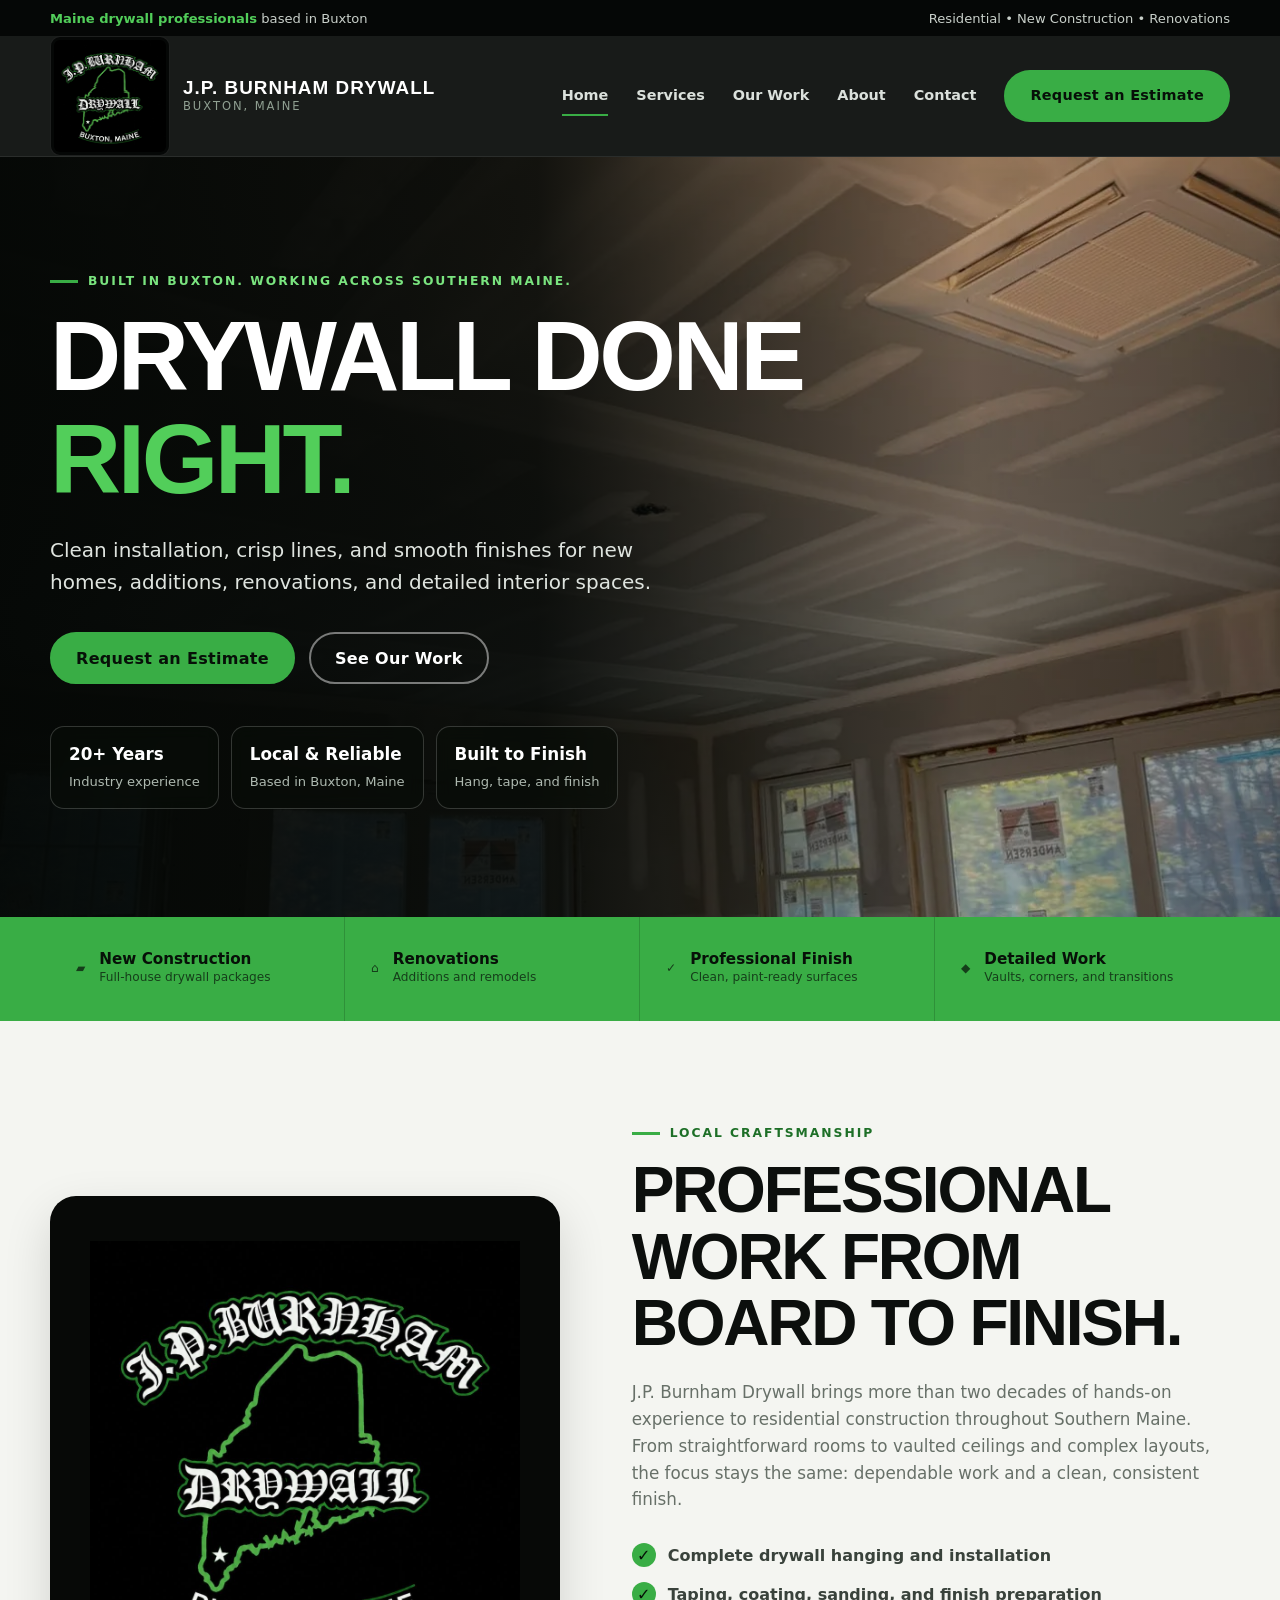
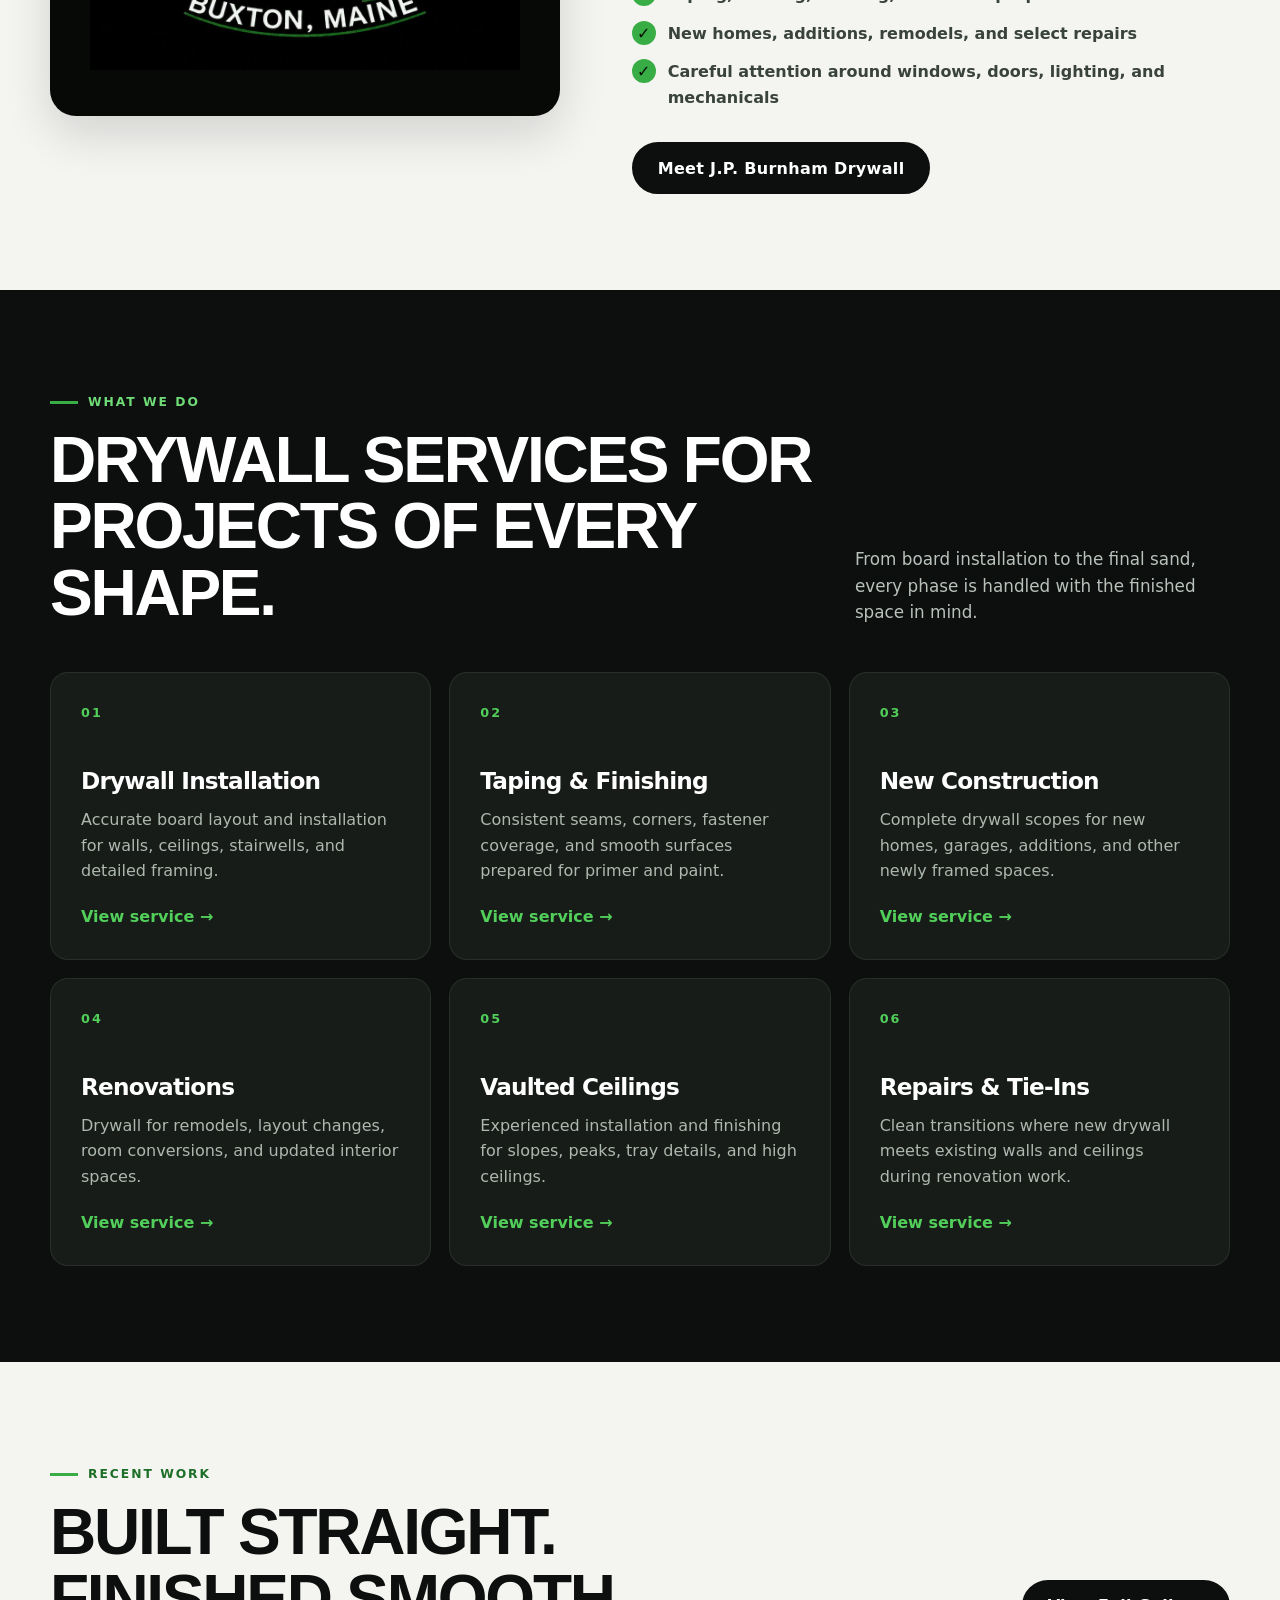
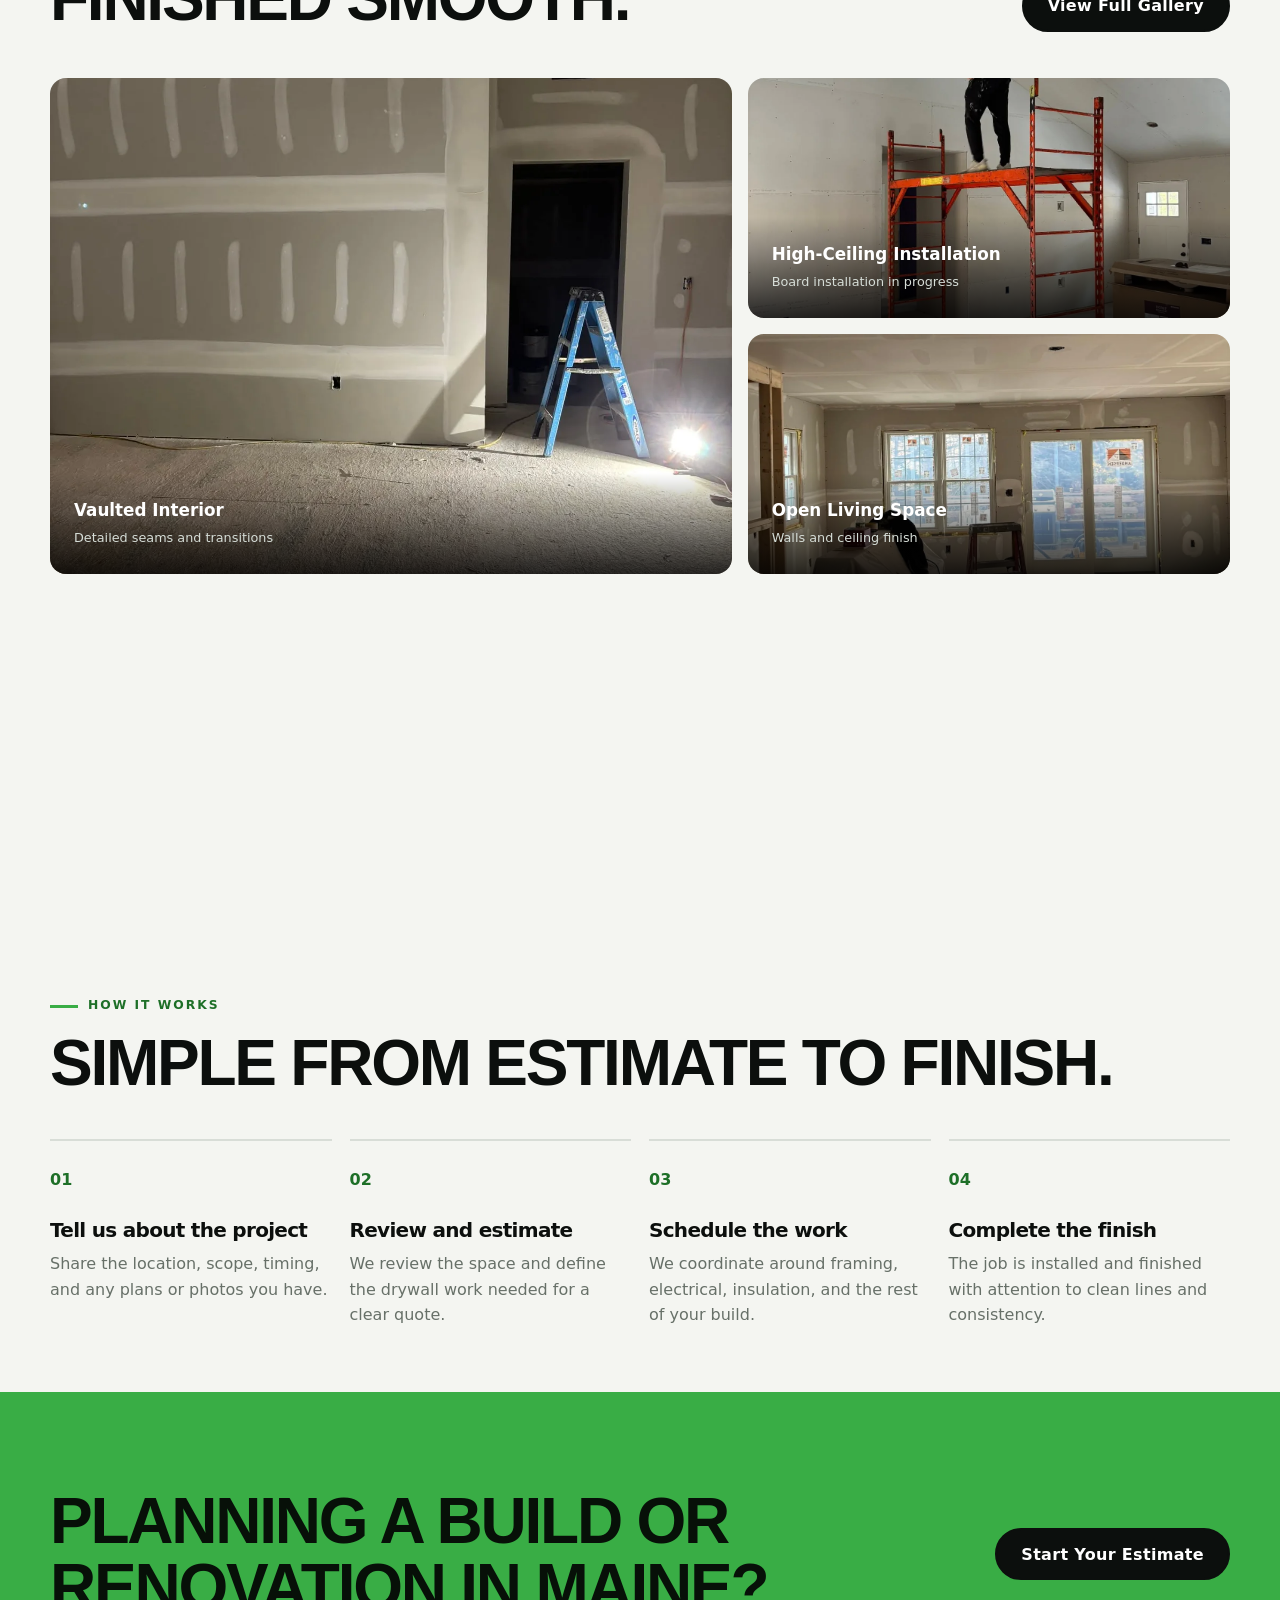
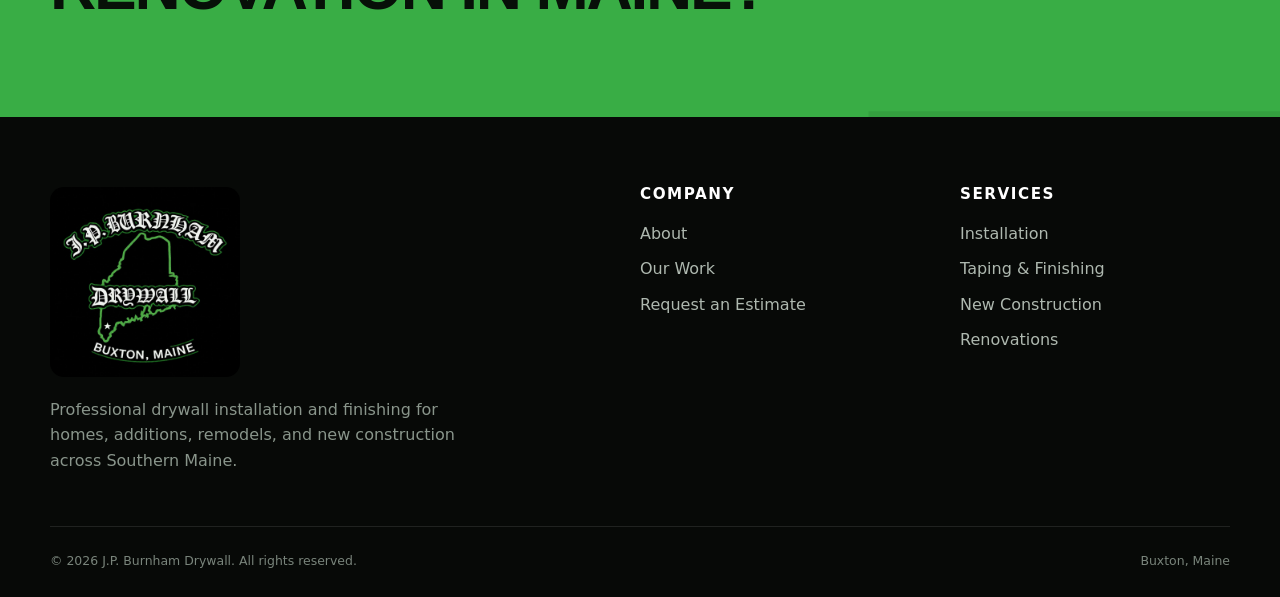
==== commit a84a2059: "Modify local reliability description in hero badges Updated text for local reliability badge in hero" ====
--- a/index.html
+++ b/index.html
@@ -32,7 +32,7 @@
       <h1>Drywall done <span>right.</span></h1>
       <p class="lead">Clean installation, crisp lines, and smooth finishes for new homes, additions, renovations, and detailed interior spaces.</p>
       <div class="button-row"><a class="button" href="contact.html">Request an Estimate</a><a class="button button-outline" href="projects.html">See Our Work</a></div>
-      <div class="hero-badges"><div class="hero-badge"><strong>20+ Years</strong><span>Industry experience</span></div><div class="hero-badge"><strong>Local & Reliable</strong><span>Buxton, Maine based</span></div><div class="hero-badge"><strong>Built to Finish</strong><span>Hang, tape, and finish</span></div></div>
+      <div class="hero-badges"><div class="hero-badge"><strong>20+ Years</strong><span>Industry experience</span></div><div class="hero-badge"><strong>Local & Reliable</strong><span>Based in Buxton, Maine</span></div><div class="hero-badge"><strong>Built to Finish</strong><span>Hang, tape, and finish</span></div></div>
     </div>
   </div>
 </section>
@@ -73,4 +73,4 @@
 </footer>
 <script src="js/main.js"></script>
 </body>
-</html>+</html>
--- a/css/styles.css
+++ b/css/styles.css
@@ -63,7 +63,7 @@
 .site-header { position: sticky; top: 0; z-index: 100; background: rgba(12,15,13,.95); backdrop-filter: blur(14px); border-bottom: 1px solid rgba(255,255,255,.08); }
 .nav-wrap { min-height: 92px; display: flex; align-items: center; justify-content: space-between; gap: 22px; }
 .brand { display: flex; align-items: center; gap: 13px; color: white; min-width: 0; }
-.brand img { width: 70px; height: 66px; object-fit: contain; object-position: center; border-radius: 10px; background: #050706; padding: 3px; border: 1px solid rgba(255,255,255,.1); }
+.brand img { width: 120px; height: 120px; object-fit: contain; object-position: center; border-radius: 10px; background: #050706; padding: 3px; border: 1px solid rgba(255,255,255,.1); }
 .brand-text { line-height: 1; }
 .brand-text strong { display: block; font-family: "Arial Narrow", Arial, sans-serif; font-size: 1.18rem; text-transform: uppercase; letter-spacing: .055em; }
 .brand-text span { color: #90a092; font-size: .72rem; letter-spacing: .17em; text-transform: uppercase; }
@@ -131,7 +131,7 @@
 .process-step h3 { margin-bottom:10px; }
 .process-step p { color:var(--muted); }
 .cta { position: relative; overflow: hidden; background: var(--green); color: #071008; }
-.cta::after { content:"JPB"; position:absolute; right:-18px; bottom:-90px; font-family:"Arial Narrow", Arial, sans-serif; font-weight:900; font-size:16rem; opacity:.08; }
+.cta::after { content:"___"; position:absolute; right:-18px; bottom:-90px; font-family:"Arial Narrow", Arial, sans-serif; font-weight:900; font-size:16rem; opacity:.08; }
 .cta-grid { position:relative; z-index:1; display:grid; grid-template-columns:1fr auto; align-items:center; gap:40px; }
 .cta h2 { max-width: 850px; }
 .page-hero { background: var(--ink); color:white; padding: 110px 0 85px; position:relative; overflow:hidden; }
@@ -222,7 +222,7 @@
   .topbar .container { justify-content:center; text-align:center; }
   .topbar span:last-child { display:none; }
   .nav-wrap { min-height:78px; }
-  .brand img { width:56px; height:52px; }
+  .brand img { width:80px; height:80px; }
   .brand-text strong { font-size:.96rem; }
   .brand-text span { font-size:.61rem; }
   .site-nav { inset:114px 14px auto; }
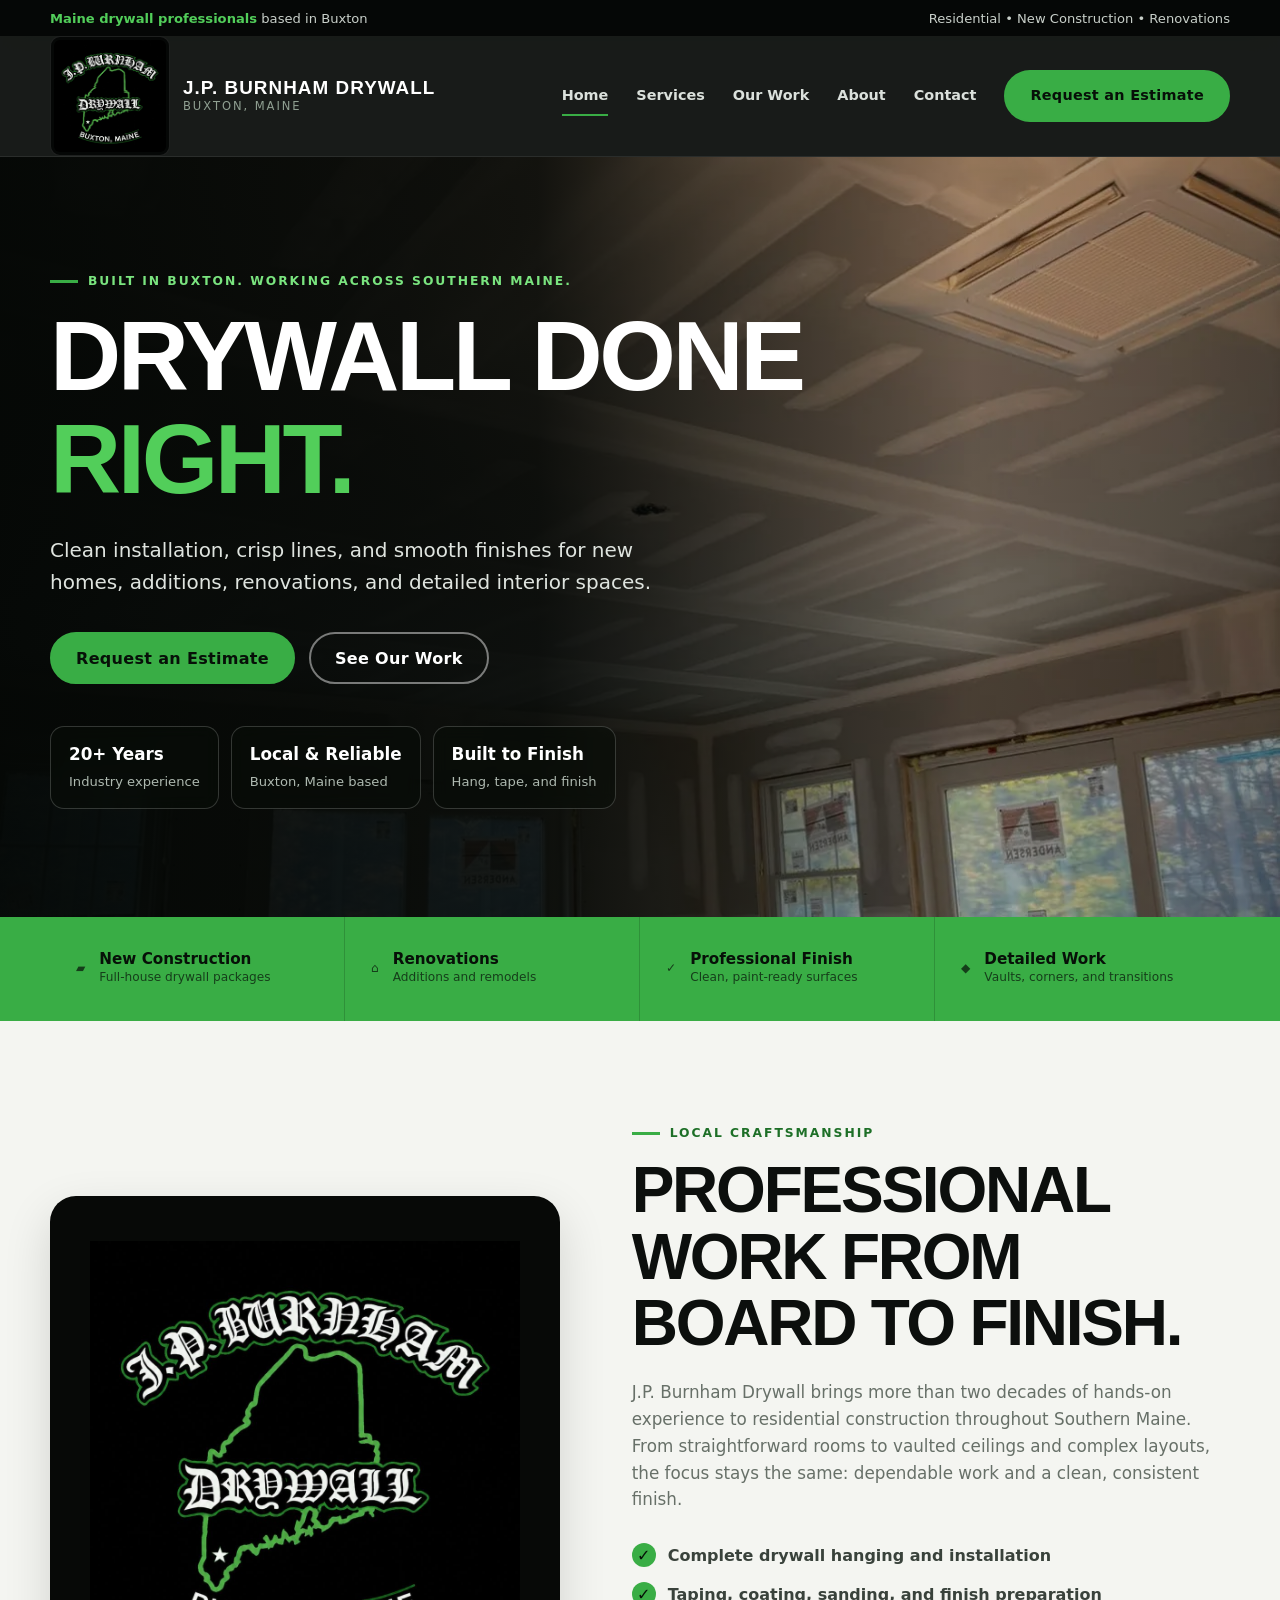
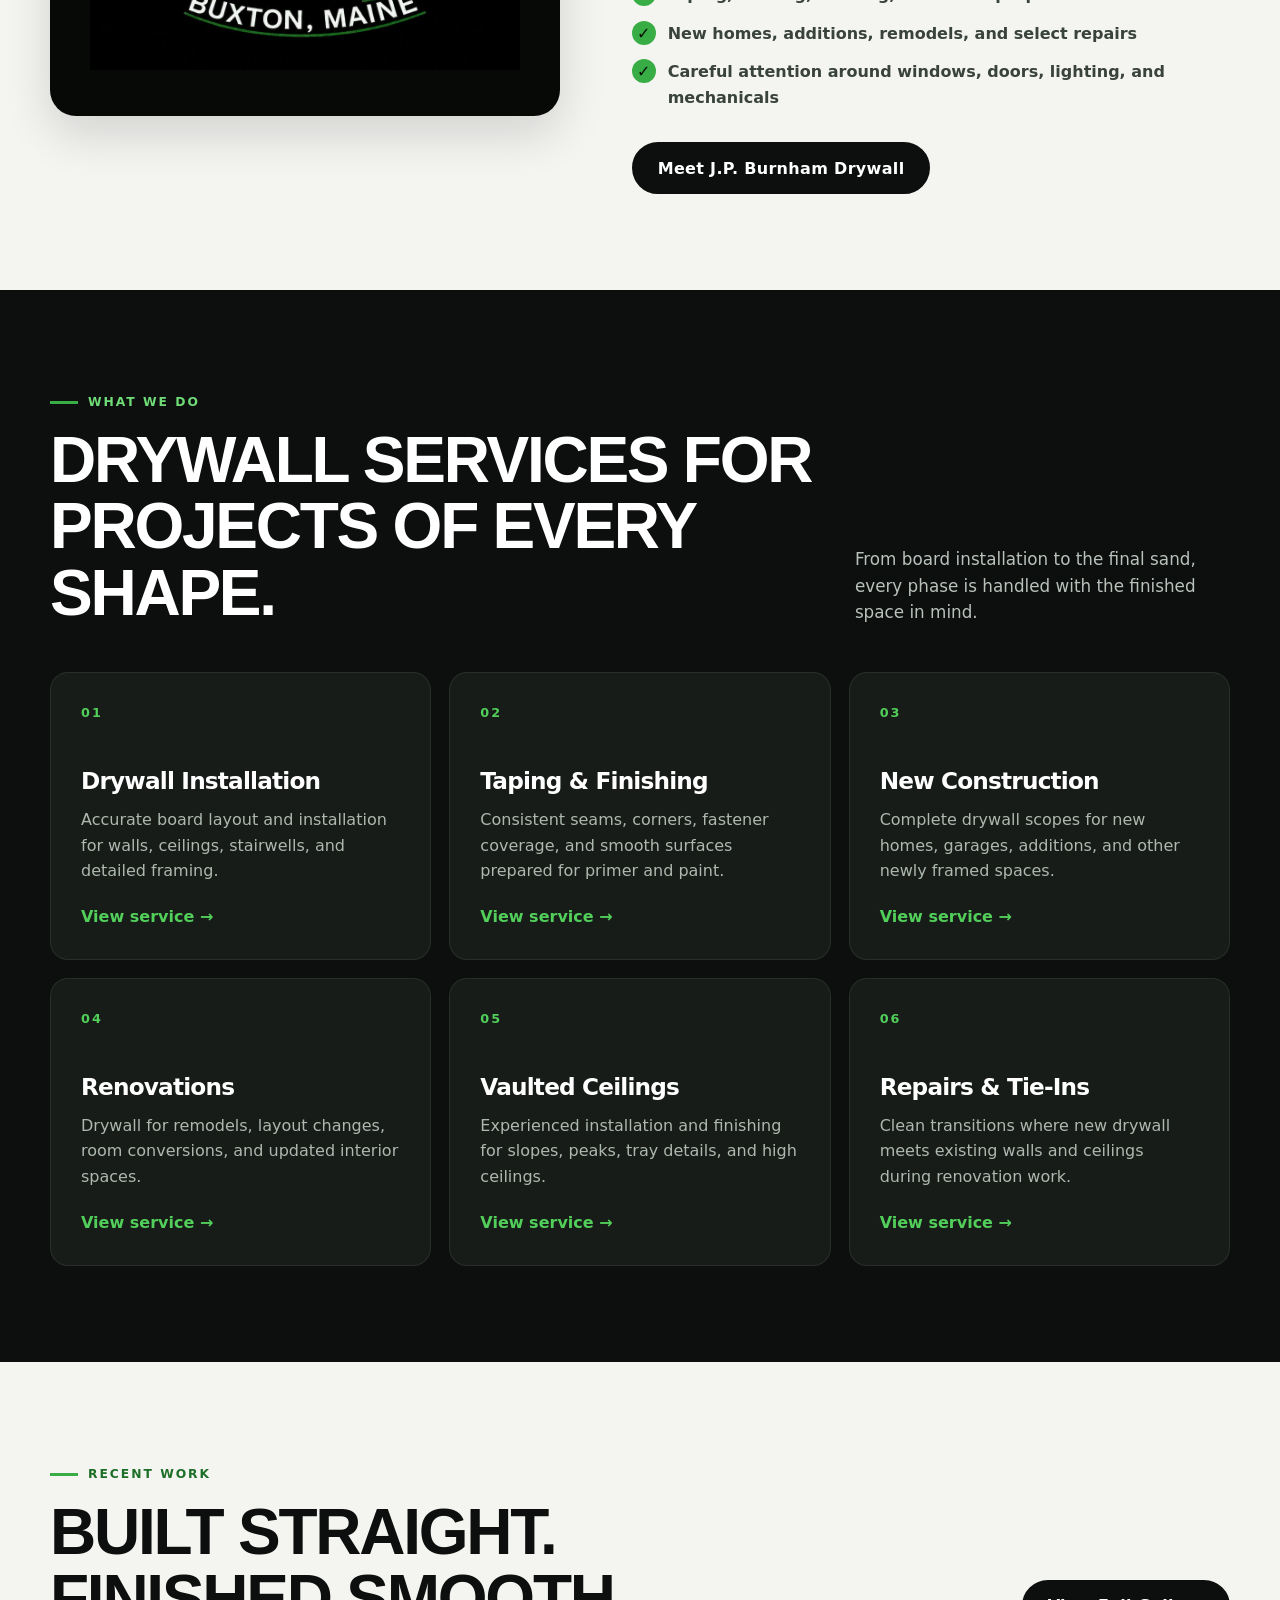
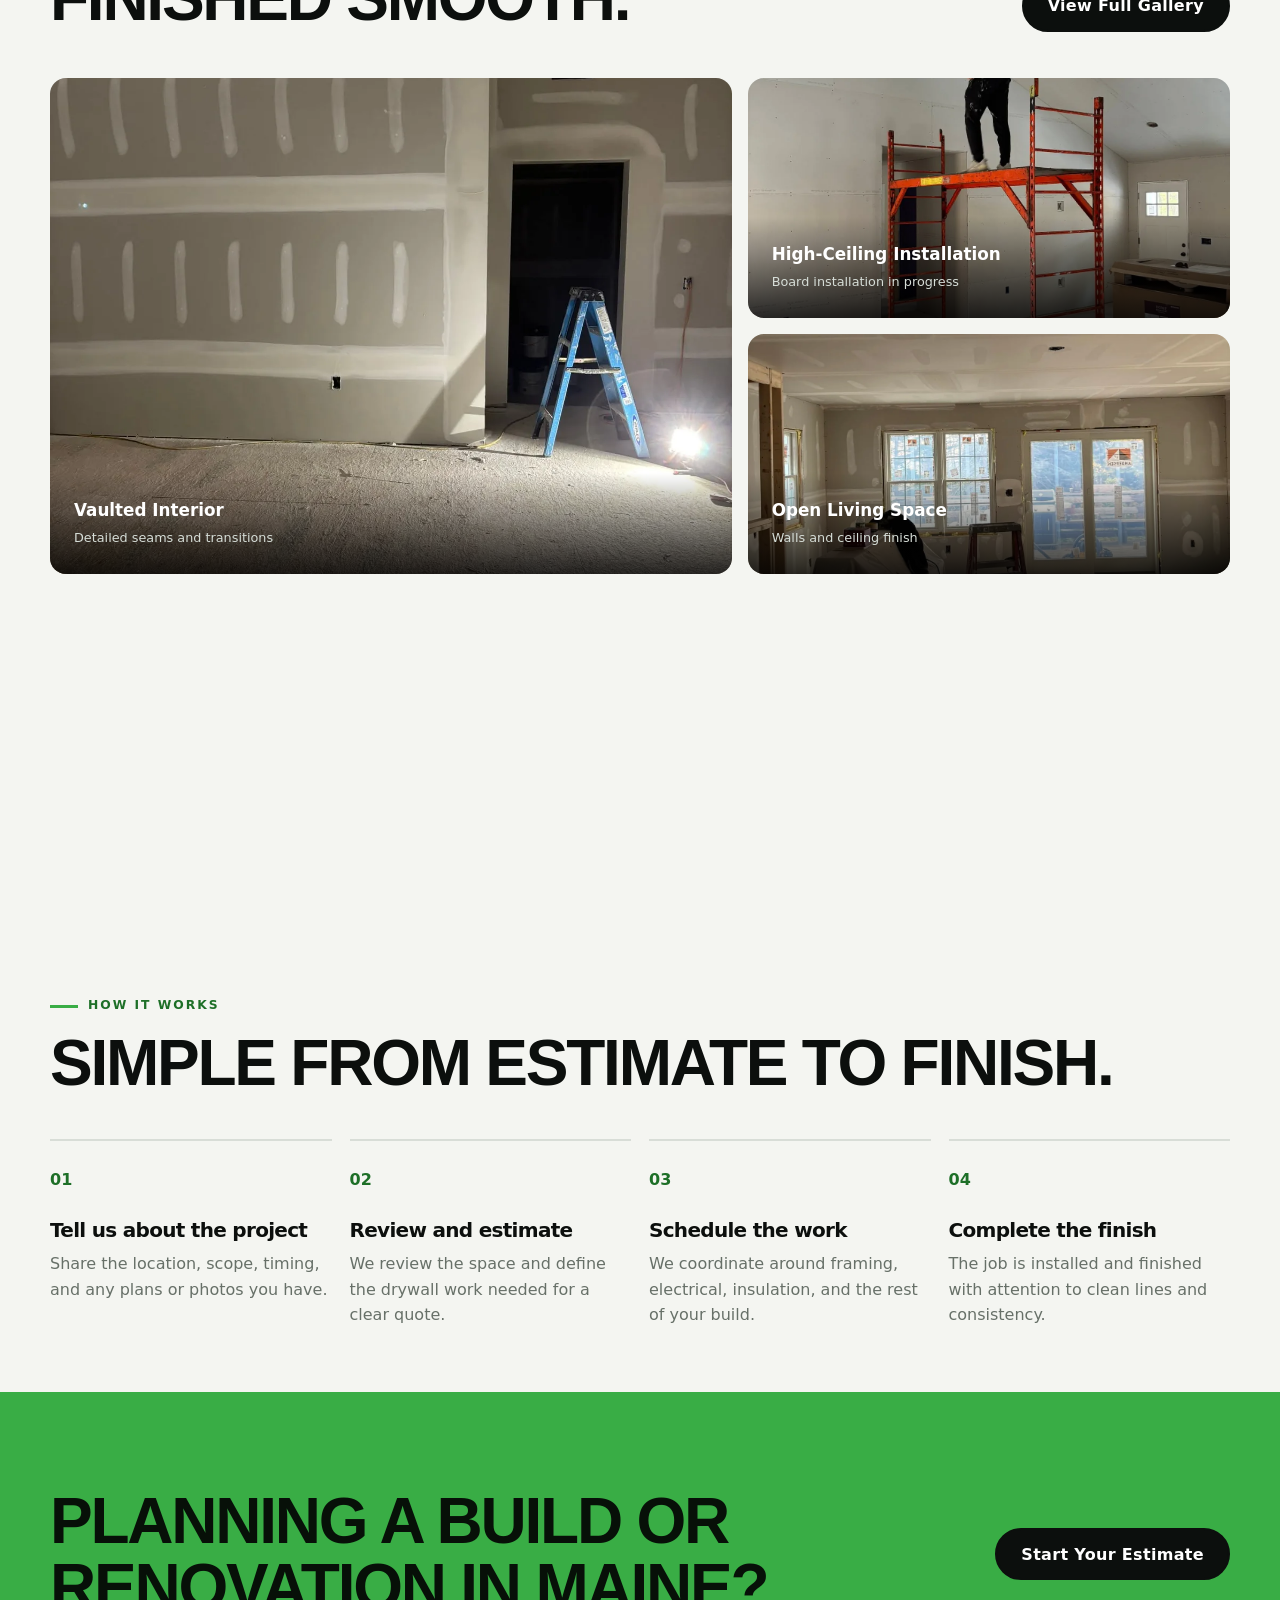
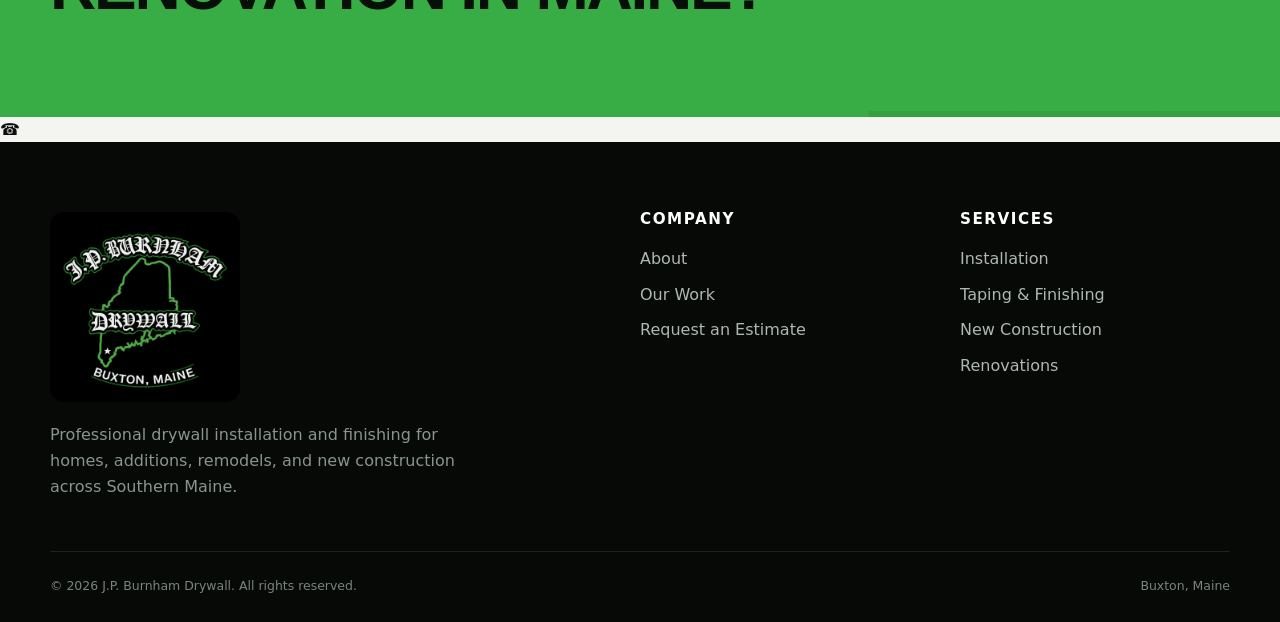
==== commit 6c6496f9: "Add files via upload" ====
--- a/index.html
+++ b/index.html
@@ -32,7 +32,7 @@
       <h1>Drywall done <span>right.</span></h1>
       <p class="lead">Clean installation, crisp lines, and smooth finishes for new homes, additions, renovations, and detailed interior spaces.</p>
       <div class="button-row"><a class="button" href="contact.html">Request an Estimate</a><a class="button button-outline" href="projects.html">See Our Work</a></div>
-      <div class="hero-badges"><div class="hero-badge"><strong>20+ Years</strong><span>Industry experience</span></div><div class="hero-badge"><strong>Local & Reliable</strong><span>Based in Buxton, Maine</span></div><div class="hero-badge"><strong>Built to Finish</strong><span>Hang, tape, and finish</span></div></div>
+      <div class="hero-badges"><div class="hero-badge"><strong>20+ Years</strong><span>Industry experience</span></div><div class="hero-badge"><strong>Local & Reliable</strong><span>Buxton, Maine based</span></div><div class="hero-badge"><strong>Built to Finish</strong><span>Hang, tape, and finish</span></div></div>
     </div>
   </div>
 </section>
@@ -57,7 +57,13 @@
 <section class="section-tight"><div class="container"><span class="eyebrow">How it works</span><h2>Simple from estimate to finish.</h2><div class="process-grid"><div class="process-step reveal"><span>01</span><h3>Tell us about the project</h3><p>Share the location, scope, timing, and any plans or photos you have.</p></div><div class="process-step reveal"><span>02</span><h3>Review and estimate</h3><p>We review the space and define the drywall work needed for a clear quote.</p></div><div class="process-step reveal"><span>03</span><h3>Schedule the work</h3><p>We coordinate around framing, electrical, insulation, and the rest of your build.</p></div><div class="process-step reveal"><span>04</span><h3>Complete the finish</h3><p>The job is installed and finished with attention to clean lines and consistency.</p></div></div></div></section>
 <section class="section cta"><div class="container cta-grid"><h2>Planning a build or renovation in Maine?</h2><a class="button button-dark" href="contact.html">Start Your Estimate</a></div></section>
 </main>
-
+</div>
+    </div>
+   </section>
+  </main>
+  <a aria-label="Call Storm Proof Roofing" class="floating-call" href="tel:2077101027">
+   &phone;
+  </a>
 <footer class="footer">
   <div class="container">
     <div class="footer-grid">
@@ -73,4 +79,4 @@
 </footer>
 <script src="js/main.js"></script>
 </body>
-</html>
+</html>
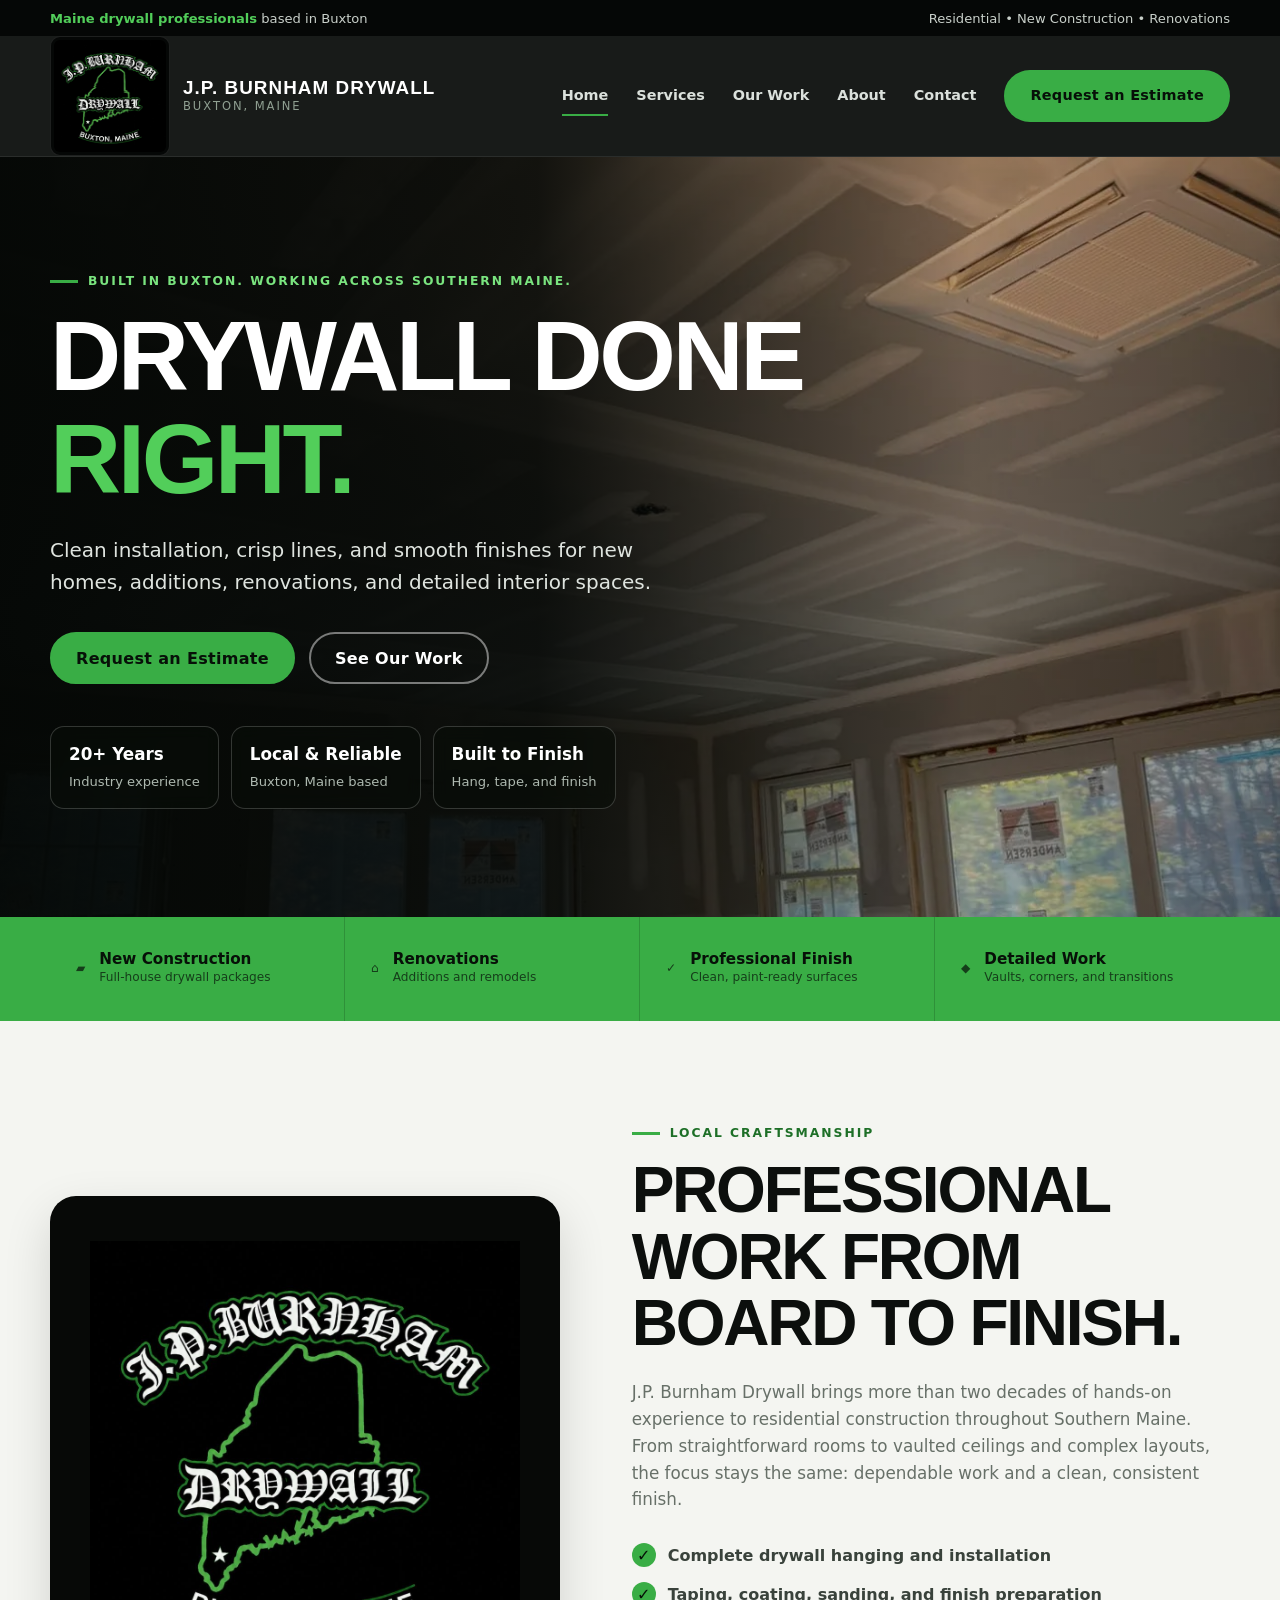
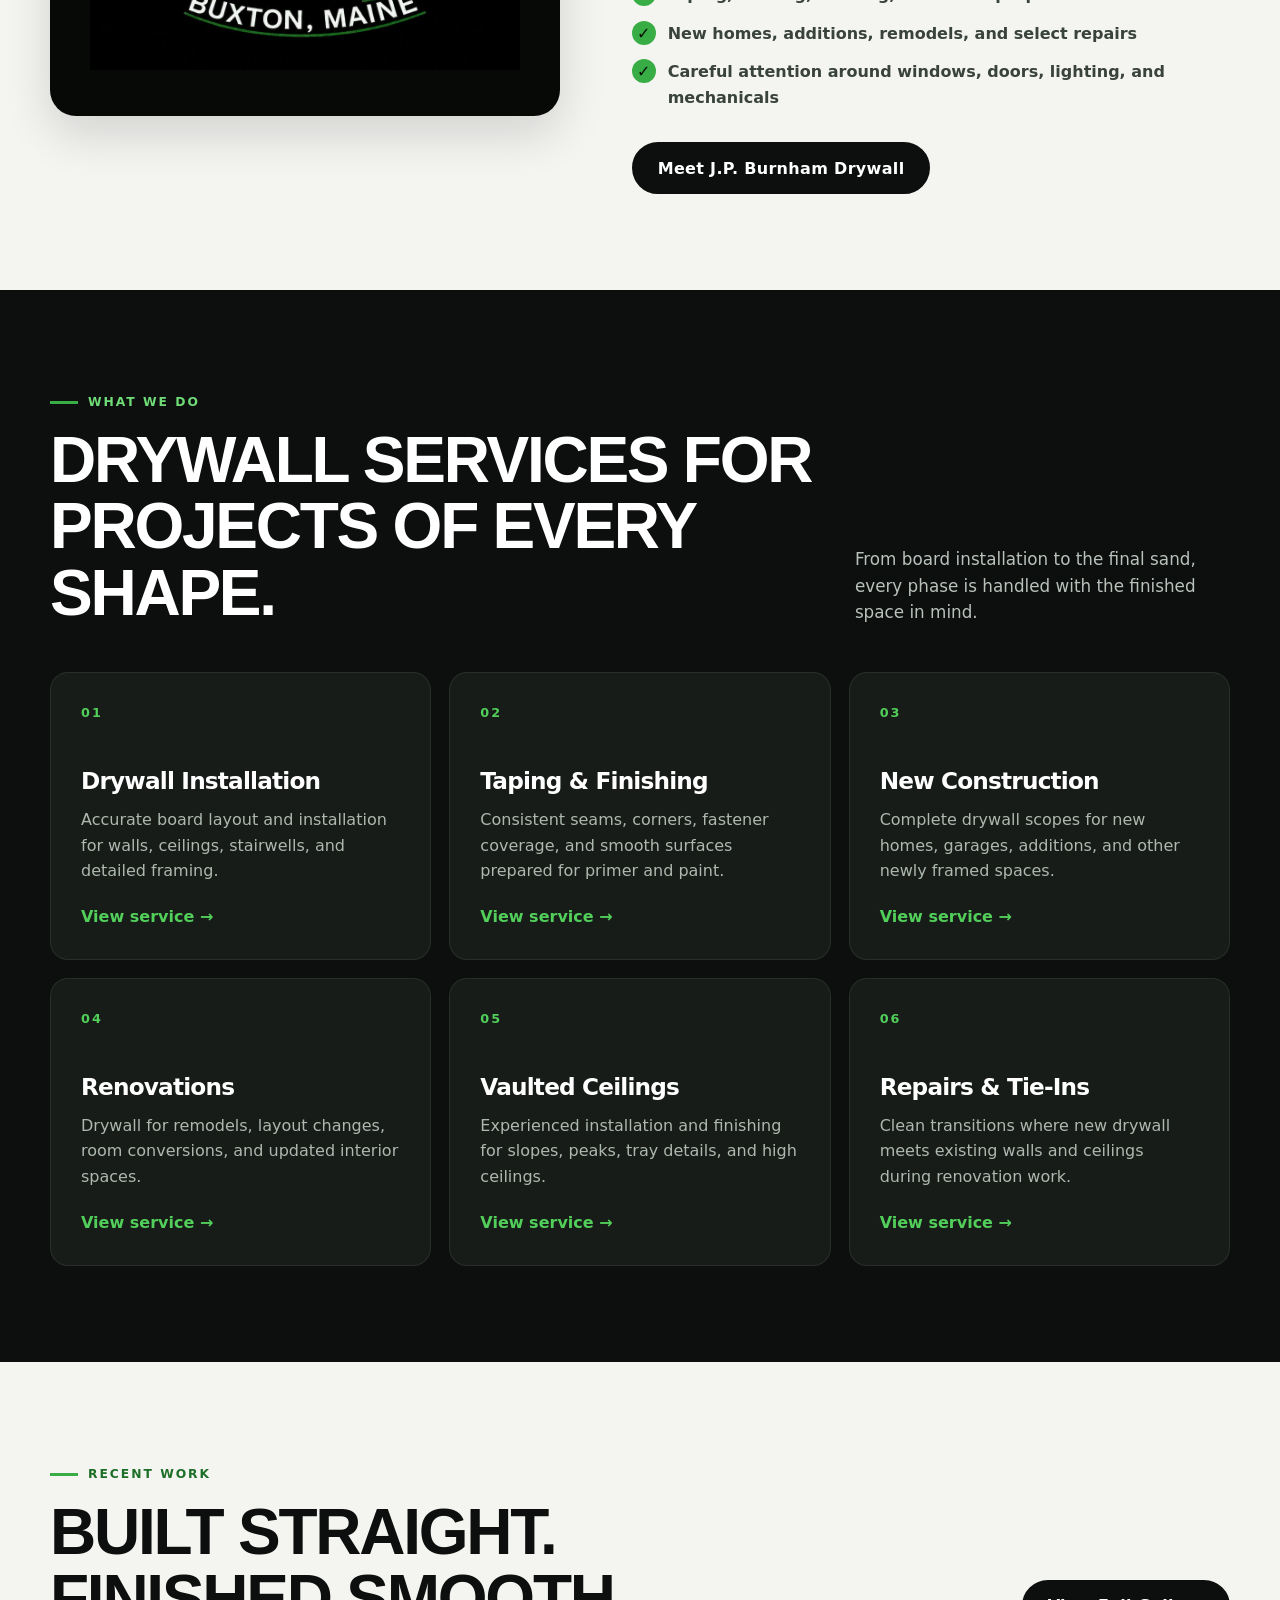
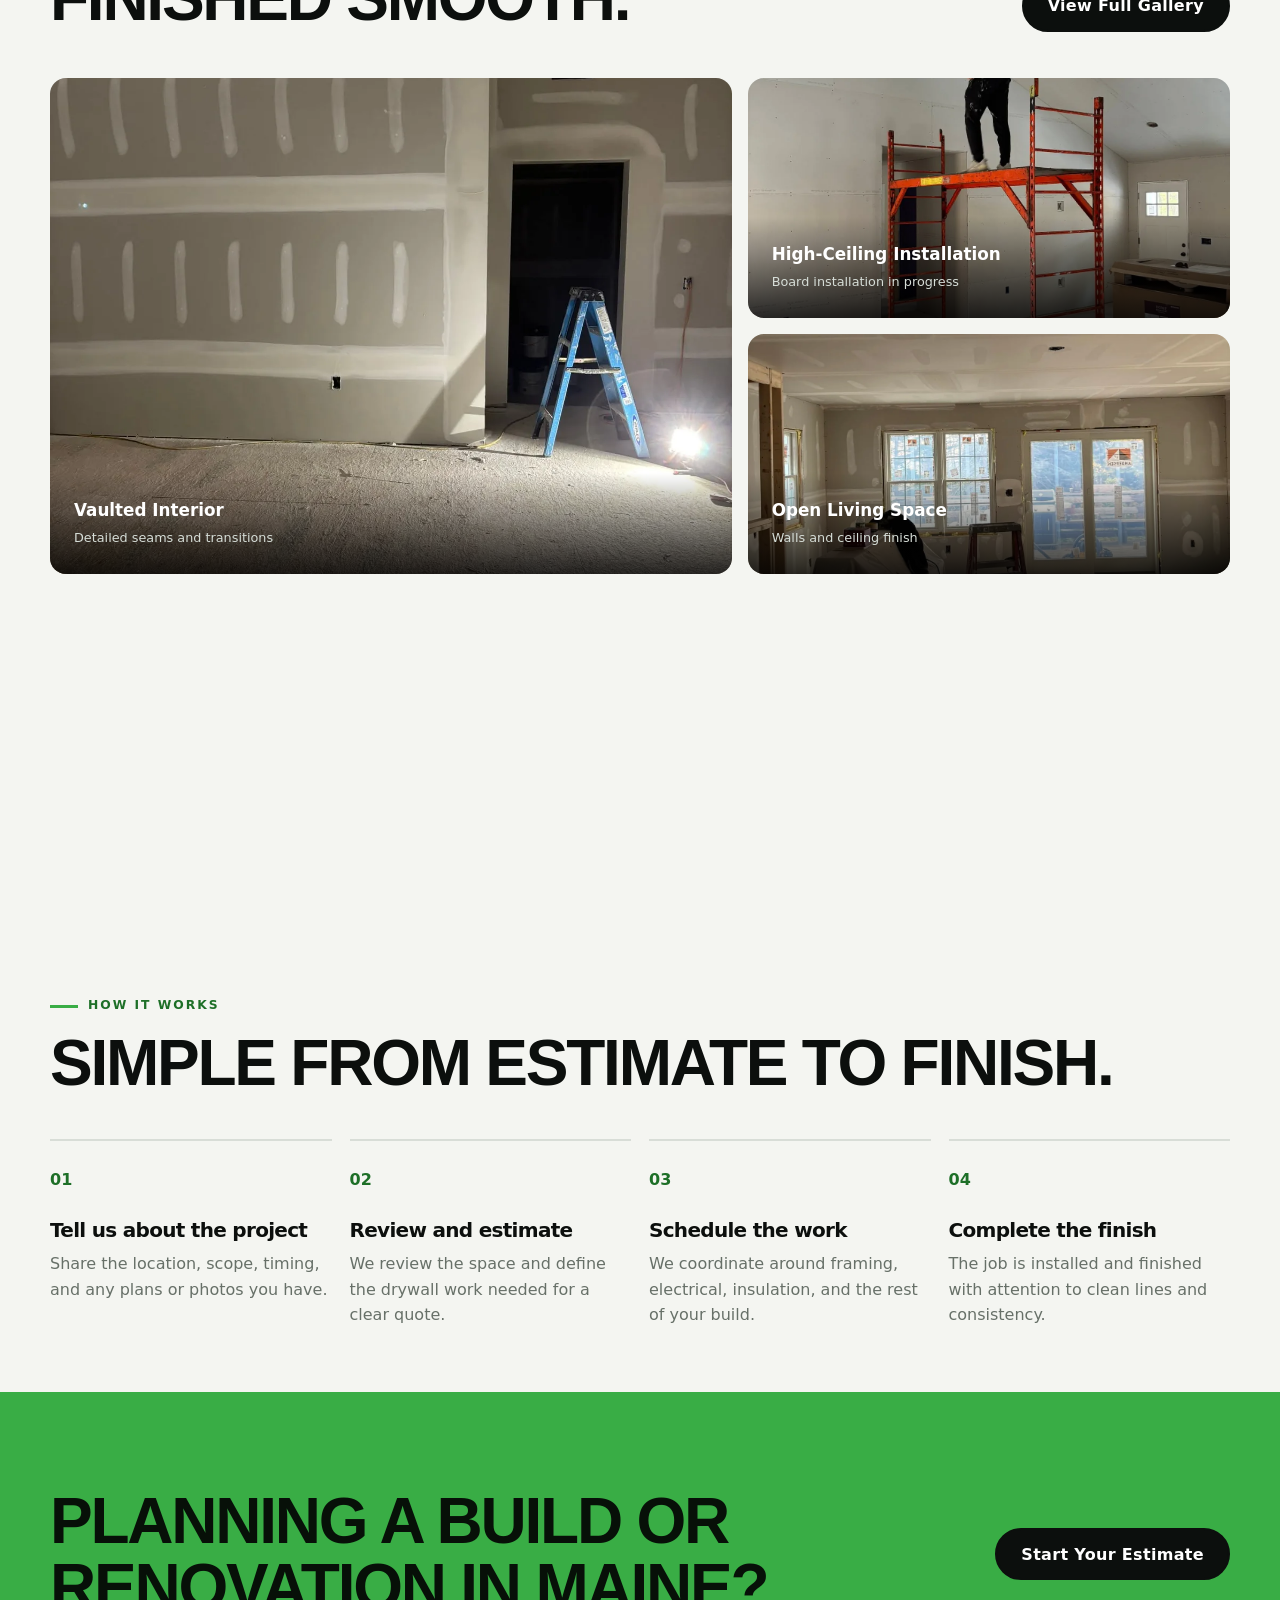
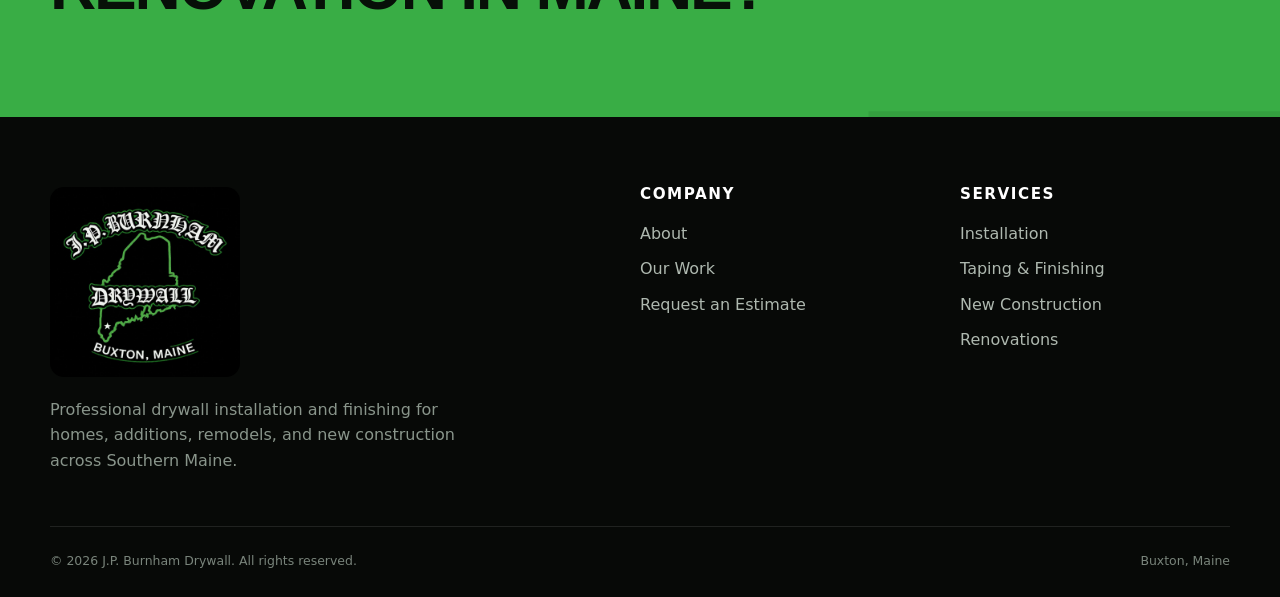
==== commit 60e4cbea: "Add files via upload" ====
--- a/index.html
+++ b/index.html
@@ -57,13 +57,7 @@
 <section class="section-tight"><div class="container"><span class="eyebrow">How it works</span><h2>Simple from estimate to finish.</h2><div class="process-grid"><div class="process-step reveal"><span>01</span><h3>Tell us about the project</h3><p>Share the location, scope, timing, and any plans or photos you have.</p></div><div class="process-step reveal"><span>02</span><h3>Review and estimate</h3><p>We review the space and define the drywall work needed for a clear quote.</p></div><div class="process-step reveal"><span>03</span><h3>Schedule the work</h3><p>We coordinate around framing, electrical, insulation, and the rest of your build.</p></div><div class="process-step reveal"><span>04</span><h3>Complete the finish</h3><p>The job is installed and finished with attention to clean lines and consistency.</p></div></div></div></section>
 <section class="section cta"><div class="container cta-grid"><h2>Planning a build or renovation in Maine?</h2><a class="button button-dark" href="contact.html">Start Your Estimate</a></div></section>
 </main>
-</div>
-    </div>
-   </section>
-  </main>
-  <a aria-label="Call Storm Proof Roofing" class="floating-call" href="tel:2077101027">
-   &phone;
-  </a>
+
 <footer class="footer">
   <div class="container">
     <div class="footer-grid">
